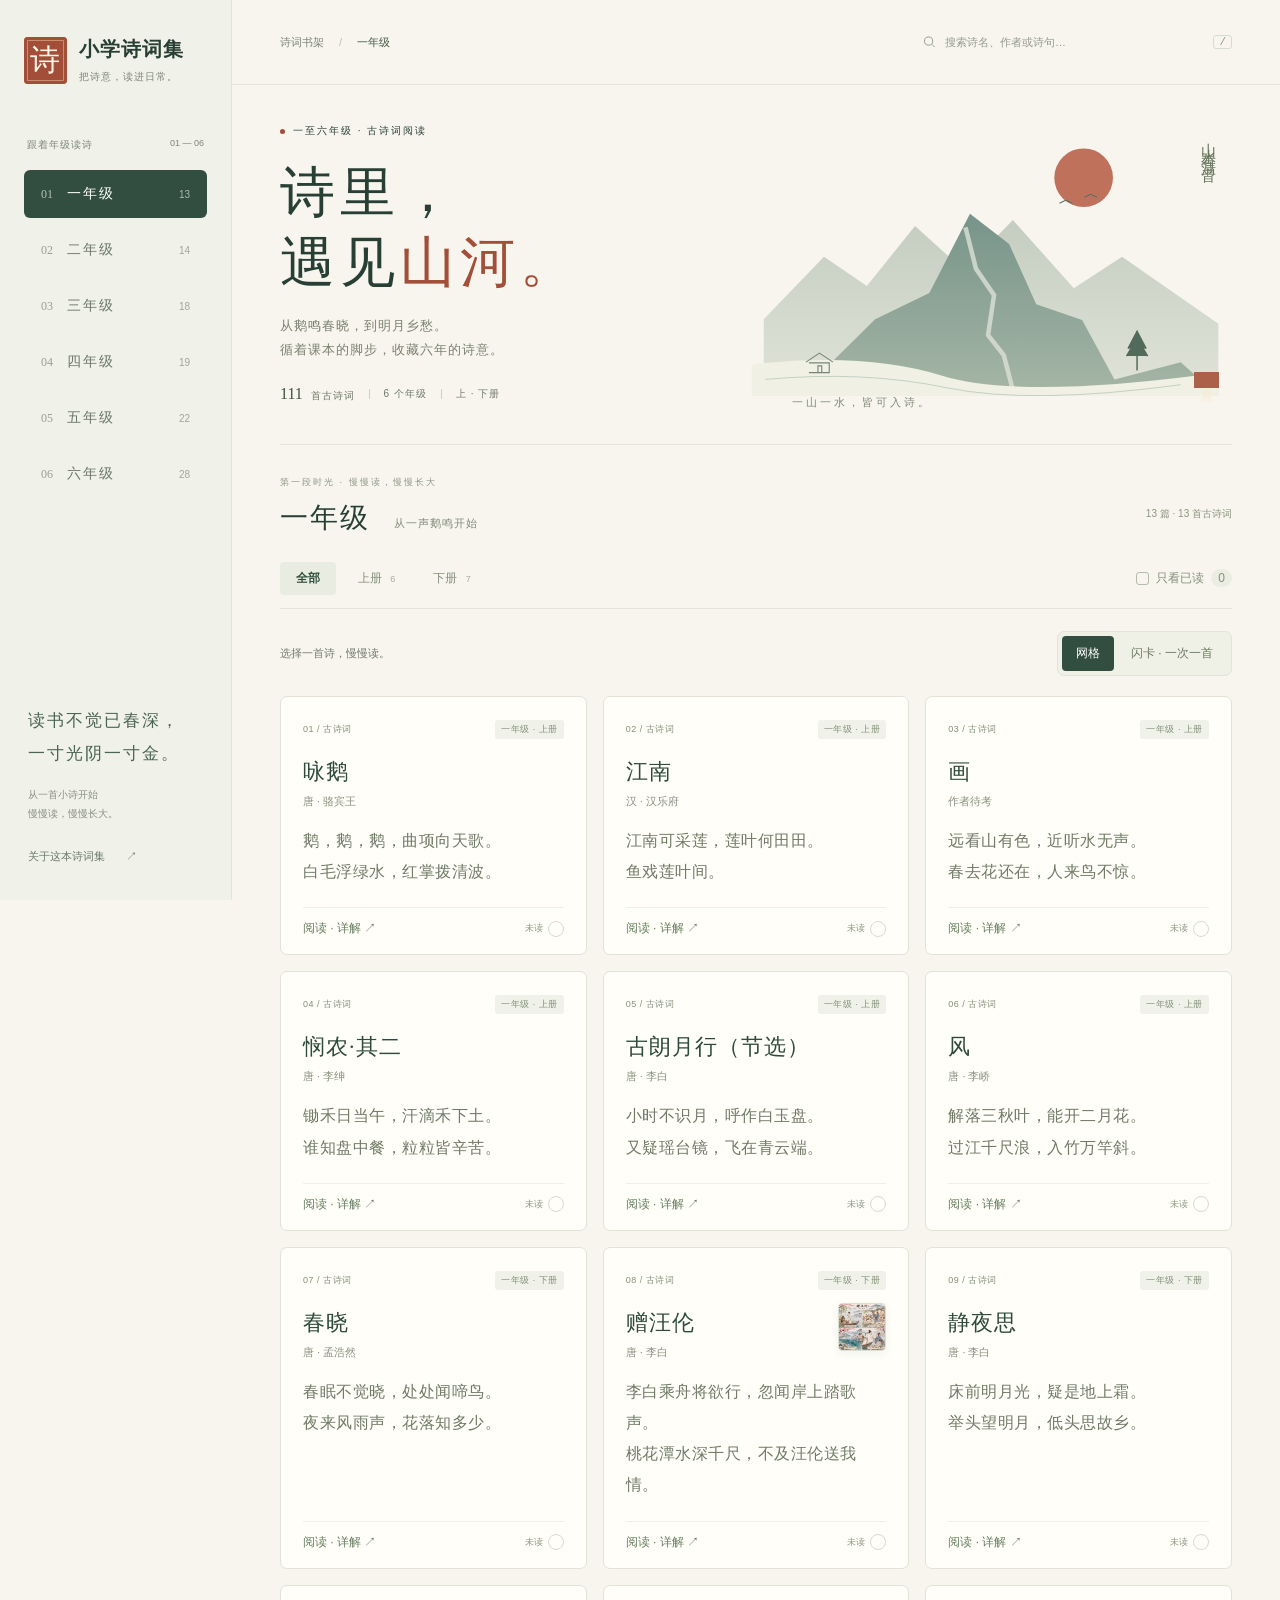
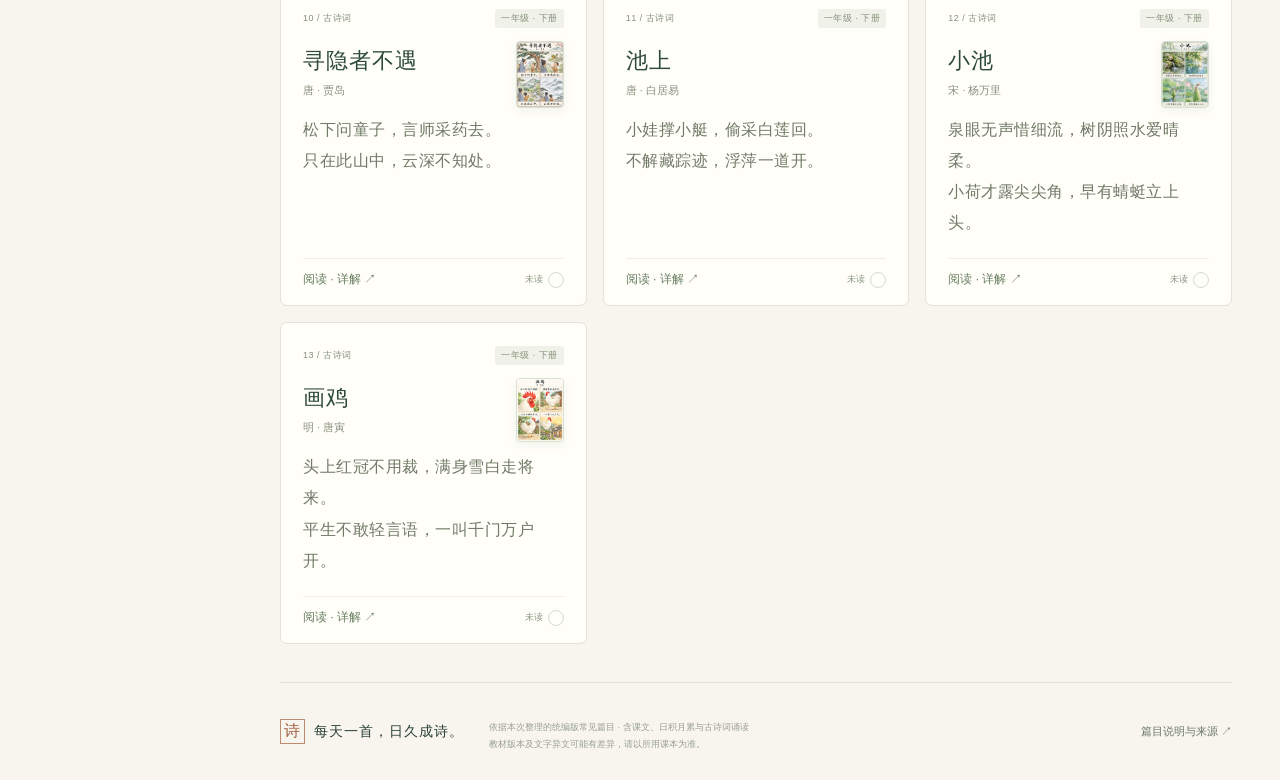
==== index.html @ 2b1ce412 "Add illustration for 赠汪伦" ====
<!doctype html>
<html lang="zh-CN">
<head>
<meta charset="utf-8"><meta name="viewport" content="width=device-width,initial-scale=1">
<meta name="theme-color" content="#f6f4ec"><meta name="description" content="小学一年级至六年级古诗词阅读集，按年级与上下册分类，支持搜索、全文阅读、逐字逐句讲解和背诵练习。">
<title>小学诗词集 · 一至六年级</title>
<link rel="stylesheet" href="style.css?v=poem-images-1">
</head>
<body>
<a class="skip-link" href="#collection">跳到诗词目录</a>
<aside class="sidebar">
 <a class="brand" href="#grade-1" aria-label="小学诗词集首页"><span class="seal">诗</span><span>小学诗词集<small>把诗意，读进日常。</small></span></a>
 <div class="nav-label">跟着年级读诗 <span>01 — 06</span></div>
 <nav id="grade-nav" aria-label="选择年级"></nav>
 <div class="side-bottom"><div class="side-verse">读书不觉已春深，<br>一寸光阴一寸金。</div><p>从一首小诗开始<br>慢慢读，慢慢长大。</p><button id="about-button" class="text-button">关于这本诗词集 <span>↗</span></button></div>
</aside>
<div class="page">
 <header class="topbar"><span class="breadcrumb">诗词书架 <span>/</span> <b id="crumb-grade">一年级</b></span><div class="search-wrap"><svg width="18" height="18" viewBox="0 0 24 24" fill="none" aria-hidden="true"><circle cx="10.5" cy="10.5" r="6.5" stroke="currentColor" stroke-width="1.5"/><path d="m16 16 4 4" stroke="currentColor" stroke-width="1.5"/></svg><input id="search" type="search" placeholder="搜索诗名、作者或诗句…" aria-label="搜索所有年级的诗名、作者或诗句"><kbd>/</kbd></div></header>
 <main>
  <section class="hero" aria-labelledby="hero-title"><div class="hero-copy"><div class="eyebrow"><span></span> 一至六年级 · 古诗词阅读</div><h1 id="hero-title">诗里，<br>遇见<span>山河。</span></h1><p>从鹅鸣春晓，到明月乡愁。<br>循着课本的脚步，收藏六年的诗意。</p><div class="hero-meta"><span><b id="classic-count">111</b> 首古诗词</span><i></i><span>6 个年级</span><i></i><span>上 · 下册</span></div></div>
  <div class="landscape" aria-hidden="true"><span class="vertical-title">山水有清音</span><svg viewBox="0 0 620 380" role="presentation"><defs><linearGradient id="hill" x1="0" y1="0" x2="0" y2="1"><stop stop-color="#77948a"/><stop offset="1" stop-color="#a6b6a5"/></linearGradient><linearGradient id="far" x1="0" y1="0" x2="0" y2="1"><stop stop-color="#c4cdc0"/><stop offset="1" stop-color="#e1e4d8"/></linearGradient></defs><circle cx="441" cy="90" r="39" fill="#b65b43" opacity=".85"/><path d="M16 278 96 195 153 234 217 154 282 213 347 146 428 237 492 195 620 284V380H16Z" fill="url(#far)"/><path d="m91 350 73-72 72-35 54-105 52 40 36 80 61 21 43 79 88-23 50 45H91Z" fill="url(#hill)"/><path d="m284 156 14 55 24 35-8 53 21 27 14 54" stroke="#dce2d6" stroke-width="6" fill="none" opacity=".8"/><path d="M0 338q150-17 253 15t367-4v31H0Z" fill="#f1f0e5"/><path d="M18 358q130-12 241 11t311-4" stroke="#b5c5b9" fill="none"/><path d="m409 124 8-4 9 4m16-8 8-4 9 4" fill="none" stroke="#596f64" stroke-width="1.5"/><path d="M512 308v38m-12-29 12-23 12 23m-26 10 14-24 14 24" stroke="#526b5b" fill="#526b5b" stroke-width="2"/><path d="m72 335 18-12 18 12m-32 1h27v13H76m12 0v-9h5v9" stroke="#768578" fill="none" stroke-width="1.5"/></svg><div class="landscape-caption">一山一水，皆可入诗。</div><span class="small-seal">诗意</span></div></section>
  <section id="collection" class="collection" aria-labelledby="collection-title">
   <div class="section-heading"><div><div class="eyebrow muted" id="section-kicker">第一册时光 · 从这里开始</div><h2 id="collection-title">一年级 <span id="grade-subtitle">从一声鹅鸣开始</span></h2></div><span class="collection-count" id="collection-count" aria-live="polite"></span></div>
   <div class="toolbar"><div class="term-tabs" role="group" aria-label="选择学期"><button data-term="all" aria-pressed="true" class="active">全部</button><button data-term="上" aria-pressed="false">上册 <span id="up-count"></span></button><button data-term="下" aria-pressed="false">下册 <span id="down-count"></span></button></div><button id="learned-filter" class="learned-filter" aria-pressed="false"><span class="check-outline">✓</span> 只看已读 <span id="learned-count">0</span></button></div>
   <div id="results-note" class="results-note" hidden></div>
   <div class="view-toolbar"><p id="view-hint">选择一首诗，慢慢读。</p><div class="view-switch" role="group" aria-label="阅读视图"><button data-view="grid" aria-pressed="true" aria-controls="poem-grid">网格</button><button data-view="flashcards" aria-pressed="false" aria-controls="flashcards">闪卡 · 一次一首</button></div></div>
   <div id="poem-grid" class="poem-grid"></div>
   <section id="flashcards" class="flashcards" aria-label="诗词闪卡" hidden>
    <div class="flashcard-progress"><span>一首一首，读进心里。</span><span id="flashcard-position" role="status" aria-live="polite" aria-atomic="true"></span></div>
    <article class="flashcard" aria-labelledby="flashcard-title">
     <div class="flashcard-meta"><span id="flashcard-location"></span><span id="flashcard-tag"></span></div>
     <div class="flashcard-content"><div class="flashcard-text"><span class="flashcard-seal" aria-hidden="true">诗</span><h3 id="flashcard-title"></h3><p id="flashcard-author"></p><p id="flashcard-prompt">还记得这首诗吗？想一想，再翻开。</p><div id="flashcard-answer" class="flashcard-answer" hidden><div id="flashcard-lines" class="reader-body"></div><p id="flashcard-note"></p></div></div><div id="flashcard-image" hidden></div></div>
     <div class="flashcard-actions"><button id="flip-card" class="primary-button" aria-expanded="false" aria-controls="flashcard-answer">翻开 · 看诗句</button><button id="flashcard-read" class="secondary-button" aria-pressed="false">标为已读 ✓</button></div>
    </article>
    <div class="flashcard-navigation"><button id="prev-card" class="secondary-button">← 上一首</button><span>可用 ← → 切换</span><button id="next-card" class="secondary-button">下一首 →</button></div><div id="flashcard-study" hidden></div>
   </section>
   <div id="empty" class="empty" hidden><span>寻</span><h3>这里暂时没有诗词</h3><p id="empty-message">换个关键词，再找找看。</p><button id="reset-filters" class="primary-button">查看本年级全部篇目</button></div>
  </section>
  <footer><div><span class="footer-seal">诗</span> 每天一首，日久成诗。</div><p>依据本次整理的统编版常见篇目 · 含课文、日积月累与古诗词诵读<br>教材版本及文字异文可能有差异，请以所用课本为准。</p><button id="footer-about" class="text-button">篇目说明与来源 ↗</button></footer>
 </main>
</div>
<dialog id="reader" aria-labelledby="reader-title"><div class="dialog-bar"><span id="reader-location"></span><button class="icon-button" id="close-reader" aria-label="关闭阅读">×</button></div><div class="reader-content"><div class="reader-text"><div id="reader-tag" class="reader-tag"></div><h2 id="reader-title"></h2><p id="reader-author"></p><div id="reader-body" class="reader-body"></div><p id="reader-note" class="reader-note"></p></div><div id="reader-image" hidden></div></div><div class="reader-tools"><button id="recite-button" class="secondary-button">背诵模式</button><button id="read-button" class="primary-button">标为已读 ✓</button></div><div class="reader-navigation"><button id="prev-poem">← 上一首</button><span id="reader-index"></span><button id="next-poem">下一首 →</button></div><div id="reader-study" class="reader-study-panel"></div></dialog>
<dialog id="about" aria-labelledby="about-title"><div class="dialog-bar"><span>编者小记</span><button class="icon-button" id="close-about" aria-label="关闭说明">×</button></div><div class="about-content"><span class="seal">诗</span><h2 id="about-title">给六年的时光，<br>留一本诗词集。</h2><p>本网页将本次整理的小学一年级至六年级篇目，按年级和上下册归类，包含课文、“日积月累”及“古诗词诵读”中的古诗词。</p><p><strong id="about-count"></strong>三首现代人创作的传统形式诗词作为补充篇目列入，保留标题与作者信息。</p><p>这是一份学习参考目录。教材修订会调整篇目和年级；诗文存在异文，背诵、默写请以学生手中的课本为准。《画》的作者有不同说法，本页不作确定归属。</p><p>点击卡片可阅读正文与“逐字逐句详解”，包括题意、每句白话、字词注释及全诗赏析。闪卡翻开后也可查看。“背诵模式”会隐藏诗句，点击单行可揭示或重新隐藏。背诵时会暂时隐藏讲解；讲解可全部展开或收起。已读记录保存在当前浏览器中。</p><div class="source-links"><b>参考来源</b><a href="https://www.pep.com.cn/xw/zt/cp/zxxbbgsc/xxsgsc112/202204/t20220406_1976041.html" target="_blank" rel="noopener">人民教育出版社 · 小学生必备古诗词112首 ↗</a><a href="https://www.gushiwen.org/gushi/xiaoxue.aspx" target="_blank" rel="noopener">古文岛 · 小学古诗文目录 ↗</a></div></div></dialog>
<div id="toast" role="status" class="toast"></div>
<script src="poems.js?v=poem-images-4"></script><script src="study-data.js?v=study-1"></script><script src="app.js?v=poem-images-1"></script>
</body></html>
---- style.css ----
:root{--paper:#f7f5ee;--ink:#283f35;--muted:#727a6c;--line:#e2e4d9;--green:#314e40;--red:#a34e38;--serif:"Songti SC","Noto Serif CJK SC","STSong","SimSun",serif;--sans:-apple-system,BlinkMacSystemFont,"PingFang SC","Microsoft YaHei",sans-serif}*{box-sizing:border-box}body{margin:0;background:var(--paper);color:var(--ink);font-family:var(--sans);font-size:14px}button,input{font:inherit}button,a,input{-webkit-tap-highlight-color:transparent}button{cursor:pointer}button{color:inherit}a{color:inherit}button:focus-visible,a:focus-visible,input:focus-visible{outline:3px solid #b46846;outline-offset:4px}button{border:0}button:disabled{opacity:.35;cursor:default}.skip-link{position:fixed;left:15px;top:-90px;background:white;padding:15px;z-index:20}.skip-link:focus{top:15px}.sidebar{position:fixed;left:0;top:0;bottom:0;width:232px;border-right:1px solid var(--line);padding:36px 24px;background:#f0f1e8;display:flex;flex-direction:column;z-index:5}.brand{display:flex;gap:12px;align-items:center;text-decoration:none;font-size:20px;font-family:var(--serif);font-weight:600;letter-spacing:1px}.seal{display:inline-flex;align-items:center;justify-content:center;background:var(--red);color:#fff6e8;width:43px;height:47px;border-radius:4px;font-family:var(--serif);font-size:30px;font-weight:400;box-shadow:inset 0 0 0 3px #a34e38,inset 0 0 0 4px #f1d7b577;flex-shrink:0}.brand small{display:block;font:10px var(--sans);letter-spacing:1px;color:#7e8577;margin-top:7px}.nav-label{font-size:10px;letter-spacing:1px;color:#7f8778;margin:54px 3px 18px;display:flex;justify-content:space-between}.nav-label span{letter-spacing:0;font-size:9px}#grade-nav{display:flex;flex-direction:column;gap:8px}.grade-link{display:flex;gap:14px;padding:15px 17px;align-items:center;text-decoration:none;border-radius:6px;color:#6c7667;transition:background .15s}.grade-link:hover{background:#e6eadf}.grade-link.active{background:var(--green);color:#fff}.grade-number{font-size:12px;opacity:.65;font-family:Georgia,serif}.grade-label{letter-spacing:2px;font-size:14px}.grade-link .grade-total{margin-left:auto;font-size:10px;opacity:.6}.side-bottom{margin-top:auto;padding:30px 4px 0}.side-verse{font:17px/1.9 var(--serif);letter-spacing:2px;color:#4c6553}.side-bottom p{font-size:10px;color:#8a9082;line-height:1.9;margin:15px 0 24px}.text-button{background:none;padding:0;font-size:11px;color:#6b7869}.text-button span{margin-left:18px}.page{margin-left:232px}.topbar{height:85px;border-bottom:1px solid var(--line);display:flex;align-items:center;justify-content:space-between;padding:0 48px;gap:24px}.breadcrumb{font-size:11px;color:#7c8576;white-space:nowrap}.breadcrumb span{margin:0 12px;color:#bac0b2}.breadcrumb b{font-weight:500;color:#435942}.search-wrap{width:310px;display:flex;align-items:center;color:#929a8b;gap:8px}.search-wrap input{width:100%;min-width:0;background:transparent;border:none;padding:8px 0;font-size:11px;color:var(--ink)}.search-wrap input::placeholder{color:#949b8e}.search-wrap input:focus{outline:none}.search-wrap:focus-within{box-shadow:0 1px var(--green)}kbd{font-size:11px;border:1px solid #d7ddce;border-radius:3px;padding:0 5px}main{max-width:1470px;margin:auto;padding:0 48px}.hero{display:flex;position:relative;min-height:360px;padding:39px 0 34px;border-bottom:1px solid var(--line);gap:20px;overflow:hidden}.hero-copy{width:49%;z-index:1;flex-shrink:0}.eyebrow{font-size:10px;letter-spacing:2px;font-weight:500;display:flex;align-items:center;gap:8px}.eyebrow>span{height:5px;width:5px;border-radius:100%;background:var(--red)}h1{font-family:var(--serif);font-size:55px;line-height:1.28;letter-spacing:5px;font-weight:500;margin:20px 0 15px}h1 span{color:var(--red)}.hero-copy p{font-size:12px;color:#79816f;line-height:1.9;letter-spacing:1px;margin:0 0 22px}.hero-meta{display:flex;align-items:center;gap:14px;color:#6e7967;font-size:10px;letter-spacing:1px}.hero-meta b{font-size:16px;font-family:Georgia,serif;font-weight:400;letter-spacing:0;margin-right:4px;color:#37543c}.hero-meta i{height:10px;width:1px;background:#cbd2c0}.landscape{width:54%;position:relative;align-self:stretch;margin-left:-3%;min-width:0}.landscape svg{position:absolute;bottom:14px;left:-35px;width:calc(100% + 70px);height:100%;object-fit:contain}.vertical-title{position:absolute;z-index:1;right:14px;top:7px;writing-mode:vertical-rl;font:15px var(--serif);letter-spacing:6px;color:#66765e}.landscape-caption{position:absolute;bottom:0;left:11%;font:11px var(--serif);letter-spacing:3px;color:#7f8b75}.small-seal{position:absolute;bottom:22px;right:13px;writing-mode:vertical-rl;font:12px var(--serif);background:#ac604a;color:#f8ead4;padding:6px 4px;letter-spacing:2px}.collection{padding-top:31px;scroll-margin-top:25px}.section-heading{display:flex;justify-content:space-between;align-items:center;gap:15px}.eyebrow.muted{color:#909886;font-size:9px;letter-spacing:2px}h2{font:500 28px var(--serif);letter-spacing:2px;margin:10px 0 0}h2 span{font:11px var(--sans);letter-spacing:1px;color:#808a77;margin-left:15px}.collection-count{font-size:10px;color:#8c9581;padding-top:14px;white-space:nowrap}.toolbar{display:flex;align-items:center;justify-content:space-between;border-bottom:1px solid var(--line);margin:24px 0 22px;padding-bottom:13px;gap:10px}.term-tabs{display:flex;gap:6px}.term-tabs button{padding:8px 16px;background:transparent;color:#87917c;font-size:11px;border-radius:4px}.term-tabs button.active{background:#e9ede1;color:#34513e;font-weight:600}.term-tabs span{margin-left:5px;font-weight:400;font-size:9px;opacity:.7}.learned-filter{background:none;color:#859078;display:flex;align-items:center;gap:7px;font-size:10px;padding:8px 0}.learned-filter[aria-pressed=true]{color:#294e34}.learned-filter>span:last-child{background:#e9ede2;border-radius:10px;padding:2px 7px}.check-outline{border:1px solid #b2bdab;border-radius:3px;line-height:11px;width:13px;font-size:9px;color:transparent}.learned-filter[aria-pressed=true] .check-outline{color:white;background:#3a6044}.poem-grid{display:grid;grid-template-columns:repeat(3,minmax(0,1fr));gap:16px}.poem-card{background:#fffef9;border:1px solid #e0e3d6;border-radius:7px;padding:23px 22px 17px;position:relative;min-height:224px;display:flex;flex-direction:column;transition:border-color .2s,box-shadow .2s,transform .2s;cursor:pointer}.poem-card:hover{border-color:#a4b69c;box-shadow:0 6px 20px #314e4008;transform:translateY(-2px)}.card-top{display:flex;align-items:center;justify-content:space-between;color:#839079;gap:8px;font-size:9px;letter-spacing:.5px}.term-tag{background:#f0f2e9;padding:3px 6px;border-radius:3px}.poem-card h3{font:500 22px/1.5 var(--serif);letter-spacing:1px;margin:16px 0 6px;color:#2e4b39;overflow-wrap:anywhere}.poem-card h3.long-title{font-size:18px}.author{color:#89917f;font-size:10px;margin:0 0 16px}.verse-preview{font:14px/1.95 var(--serif);letter-spacing:.5px;color:#707a66;margin:0 0 20px;flex:1}.verse-preview span{display:block}.modern-preview{font:12px/1.9 var(--sans);color:#8b917f}.card-bottom{padding-top:12px;border-top:1px solid #eef0e6;display:flex;align-items:center;justify-content:space-between;color:#899680;font-size:9px}.card-open{background:none;color:#657d5e;padding:0;font-size:10px}.read-check{border:1px solid #d4ddcb;border-radius:50%;width:16px;height:16px;display:inline-flex;align-items:center;justify-content:center;font-size:10px;color:transparent;margin-left:5px}.poem-card.is-read .read-check{background:#456549;border-color:#456549;color:#fff}.read-state{display:flex;align-items:center}.results-note{font-size:11px;color:#6f7d65;margin:0 0 20px}.empty{text-align:center;padding:60px 20px;background:#f1f2e9;border-radius:8px}.empty>span{font:40px var(--serif);color:#9fae94}.empty h3{font-weight:500}.empty p{color:#89917e}.empty .primary-button{margin-top:10px}footer{padding:36px 0 27px;margin-top:38px;border-top:1px solid var(--line);display:flex;align-items:flex-start;gap:25px;flex-wrap:wrap}footer>div{font:14px var(--serif);letter-spacing:1px;display:flex;align-items:center;gap:9px}.footer-seal{font-size:16px;color:#a36145;border:1px solid #bd8b70;padding:1px 3px}footer p{font-size:9px;line-height:1.9;color:#98a08e;margin:0;flex:1;min-width:220px}footer button{margin-top:5px}dialog{border:1px solid #d8decf;background:#f9f8f0;border-radius:12px;color:var(--ink);padding:0;width:min(670px,calc(100% - 32px));max-height:90dvh;box-shadow:0 24px 100px #192e3c33}dialog::backdrop{background:#1f352f88;backdrop-filter:blur(4px)}.dialog-bar{display:flex;justify-content:space-between;align-items:center;padding:16px 23px;border-bottom:1px solid var(--line);font-size:11px;color:#849078;position:sticky;top:0;background:#f9f8f0;z-index:1}.icon-button{border:1px solid #dbe1d1;border-radius:50%;width:30px;height:30px;background:transparent;font-size:23px;line-height:1}.reader-content{text-align:center;padding:28px 25px 18px}.reader-tag{color:#9e6849;font-size:10px;letter-spacing:3px}.reader-content h2{font-size:29px;line-height:1.6;margin-top:12px}.reader-text>p{color:#8a937f;font-size:12px;margin:10px 0 28px}.reader-body{font:22px/2.2 var(--serif);letter-spacing:1.5px;overflow-wrap:anywhere}.poem-line{display:block;min-height:48px;margin:0}.poem-line.recall{cursor:pointer;border-radius:4px;background:#edf0e5;width:100%;padding:6px 3px;font:inherit;color:inherit;line-height:1.8;margin:5px 0}.poem-line.masked{color:#8b987d;font-size:16px;letter-spacing:5px}.reader-text>.reader-note{font:10px/1.9 var(--sans);color:#8b9581;text-align:center;margin:21px 0 5px}.reader-tools{display:flex;justify-content:center;gap:10px;padding:15px 20px 28px}.primary-button,.secondary-button{border-radius:5px;padding:11px 19px;font-size:12px}.primary-button{background:var(--green);color:#fff}.secondary-button{border:1px solid #becbb4;background:transparent;color:#4f6b44}.reader-navigation{display:flex;align-items:center;justify-content:space-between;padding:17px 23px;border-top:1px solid var(--line);font-size:10px;color:#839076}.reader-navigation button{background:none;color:#4e6846;padding:8px}.about-content{padding:30px 36px}.about-content h2{line-height:1.7;font-size:28px}.about-content p{font-size:13px;line-height:1.9;color:#6b7862}.source-links{border-top:1px solid var(--line);margin-top:23px;padding-top:18px;font-size:11px}.source-links b{font-weight:500}.source-links a{display:block;margin-top:12px;line-height:1.7;color:#54764b;text-underline-offset:4px}.toast{position:fixed;bottom:24px;left:50%;transform:translate(-50%,20px);background:#294b39;color:#fff;padding:11px 20px;border-radius:6px;font-size:12px;opacity:0;pointer-events:none;transition:.2s;z-index:20}.toast.visible{opacity:1;transform:translate(-50%,0)}[hidden]{display:none!important}
@media(min-width:1500px){.hero{min-height:400px}h1{font-size:66px}.hero-copy p{font-size:14px}.poem-card{min-height:245px}.poem-card h3{font-size:25px}.verse-preview{font-size:16px}}
@media(max-width:1150px){.sidebar{width:205px;padding:30px 18px}.brand{font-size:17px;gap:9px}.brand small{font-size:9px}.page{margin-left:205px}.topbar{padding:0 32px}main{padding:0 32px}.poem-grid{grid-template-columns:repeat(2,minmax(0,1fr))}.hero{min-height:340px}h1{font-size:49px}.hero-meta{gap:9px;font-size:9px}.hero-meta b{font-size:14px}.landscape svg{left:-50px;width:calc(100% + 90px)}.side-verse{font-size:15px}}
@media(max-width:760px){.sidebar{position:sticky;top:0;width:100%;height:auto;padding:13px 20px 0;border-right:none;border-bottom:1px solid var(--line);background:#f0f1e8f7;backdrop-filter:blur(10px)}.brand{font-size:18px;gap:9px}.brand .seal{width:32px;height:35px;font-size:24px}.brand small{display:none}.nav-label,.side-bottom{display:none}#grade-nav{flex-direction:row;margin-top:12px;gap:4px;justify-content:space-between;overflow-x:auto;padding-bottom:9px}.grade-link{padding:9px 8px;gap:0;border-radius:4px;flex-shrink:0;justify-content:center;flex:1}.grade-number,.grade-total{display:none}.grade-label{font-size:12px;letter-spacing:0}.page{margin:0}.topbar{padding:0 22px;height:61px;gap:12px}.breadcrumb{font-size:10px}.breadcrumb span{margin:0 6px}.search-wrap{width:230px;max-width:65%}.search-wrap input{font-size:11px}.search-wrap kbd{display:none}main{padding:0 22px}.hero{min-height:300px;padding:28px 0;gap:0}.hero-copy{width:64%}.hero .eyebrow{font-size:8px;letter-spacing:1px}h1{font-size:43px;letter-spacing:3px;margin:18px 0 14px}.hero-copy p{font-size:10px;letter-spacing:.5px}.hero-meta{font-size:8px;gap:9px;white-space:nowrap}.hero-meta b{font-size:13px}.landscape{width:52%;margin-left:-16%;opacity:.85}.landscape svg{left:-32px;width:calc(100% + 92px);bottom:-3px;height:88%}.vertical-title{font-size:11px;letter-spacing:4px;right:0;top:18px}.landscape-caption{display:none}.small-seal{bottom:30px;right:0;font-size:9px}.collection{padding-top:25px;scroll-margin-top:110px}.section-heading h2{font-size:25px}.section-heading h2 span{display:block;margin:9px 0 0;font-size:10px}.eyebrow.muted{font-size:8px}.collection-count{font-size:9px}.toolbar{margin-top:20px}.term-tabs button{padding:8px 13px;font-size:10px}.learned-filter{font-size:9px;gap:5px}.poem-grid{gap:11px}.poem-card{padding:16px 14px 12px;min-height:213px}.poem-card h3{font-size:20px;margin:13px 0 7px}.poem-card h3.long-title{font-size:16px}.verse-preview{font-size:13px;letter-spacing:0;line-height:2}.verse-preview span{overflow-wrap:anywhere}.author{font-size:9px;margin-bottom:12px}.card-top{font-size:8px;letter-spacing:0}.card-bottom,.card-open{font-size:9px}.read-state .read-word{display:none}footer{gap:16px;padding:25px 0}footer>div{font-size:13px}footer p{width:100%;flex-basis:100%;font-size:9px}footer button{margin:0}.reader-body{font-size:19px;letter-spacing:.5px}.reader-content{padding:25px 16px 15px}.reader-content h2{font-size:25px;letter-spacing:1px}.reader-text>.reader-note{font-size:10px}.reader-tools{padding-bottom:20px}.about-content{padding:25px}.toast{white-space:nowrap}}
@media(max-width:370px){main{padding:0 16px}.topbar{padding:0 16px}.hero-meta{gap:6px}.hero-meta i{display:none}.poem-grid{grid-template-columns:1fr}.grade-link{padding:9px 5px}.poem-card{min-height:205px}.verse-preview{font-size:16px}.hero h1{font-size:39px}.hero-copy{width:70%}.landscape{margin-left:-22%}.learned-filter>span:last-child{display:none}}@media(prefers-reduced-motion:reduce){*{transition:none!important;scroll-behavior:auto!important}}
.title-open{font:inherit;color:inherit;text-align:left;background:none;padding:0;letter-spacing:inherit;line-height:inherit}.read-state{padding:0;background:none;color:inherit;font:inherit}
.view-toolbar{display:flex;align-items:center;justify-content:space-between;gap:16px;margin:0 0 20px}.view-toolbar>p{margin:0;color:var(--muted);font-size:11px;line-height:1.7}.view-switch{display:flex;gap:3px;padding:4px;border:1px solid var(--line);border-radius:7px;flex-shrink:0;background:#eff1e7}.view-switch button{padding:9px 14px;border-radius:4px;background:transparent;font-size:12px;color:#6b7862}.view-switch button[aria-pressed=true]{background:var(--green);color:#fff}.flashcards{max-width:750px;margin:0 auto}.flashcard-progress{display:flex;justify-content:space-between;gap:12px;margin:4px 0 13px;font-size:11px;color:var(--muted)}#flashcard-position{color:var(--green);font-variant-numeric:tabular-nums}.flashcard{border:1px solid #d7dfce;border-radius:12px;background:#fffef9;box-shadow:0 10px 35px #314e4007;padding:24px 32px}.flashcard-meta{display:flex;justify-content:space-between;gap:12px;font-size:11px;color:#79886d}.flashcard-content{text-align:center;padding:30px 0 20px;min-height:280px}.flashcard-seal{display:inline-block;border:1px solid #bd8b70;border-radius:3px;padding:2px 6px;color:var(--red);font:20px var(--serif)}.flashcard h3{font:500 32px/1.6 var(--serif);letter-spacing:2px;margin:18px 0 8px;overflow-wrap:anywhere}#flashcard-author{font-size:12px;color:#849078;margin:0 0 28px}#flashcard-prompt{font:16px/1.9 var(--serif);color:#7f8b75;margin:35px 0 20px}.flashcard-answer{padding:0 0 4px}#flashcard-note{font-size:11px;color:#8b9581;line-height:1.9;margin:22px 0 0}.flashcard-actions{display:flex;justify-content:center;flex-wrap:wrap;gap:10px;padding-top:20px;border-top:1px solid #eef0e6}.flashcard-actions button{min-height:44px}.flashcard-navigation{display:flex;justify-content:space-between;align-items:center;gap:12px;margin-top:18px}.flashcard-navigation>span{font-size:10px;color:#8b9581}.flashcard-navigation button{min-height:44px}.flashcard-navigation button:disabled{opacity:.45}
@media(max-width:760px){.view-toolbar{align-items:flex-start;flex-direction:column;gap:10px}.view-switch{width:100%}.view-switch button{flex:1;min-height:40px}.flashcard{padding:18px 18px 20px}.flashcard-content{padding-top:24px;min-height:270px}.flashcard h3{font-size:27px;letter-spacing:1px}.flashcard-meta,.flashcard-progress{font-size:10px}.flashcard .reader-body{font-size:20px;letter-spacing:0}#flashcard-prompt{font-size:15px}.flashcard-navigation>span{display:none}.flashcard-navigation button{padding:11px 16px}.flashcard-actions button{padding:11px 13px}.flashcard-actions{gap:8px}}
@media(min-width:761px){.verse-preview{font-size:16px}.author{font-size:11px}.term-tabs button,.learned-filter,.card-open{font-size:12px}.hero-copy p{font-size:13px}}@media(max-width:760px){.search-wrap input{font-size:16px}.hero-copy p{font-size:12px}.verse-preview{font-size:14px}.term-tabs button,.learned-filter{font-size:11px}}
/* Poem-by-poem learning notes shared by the reader and flashcards. */
.poem-study{margin:28px 0 0;border:1px solid #d9e0d1;border-radius:9px;background:#f2f4eb;text-align:left;font-family:var(--sans);letter-spacing:0;color:var(--ink);font-size:14px;line-height:1.85;overflow-wrap:anywhere}.poem-study>summary{cursor:pointer;padding:15px 18px;font-size:15px;font-weight:600;list-style-position:inside}.poem-study>summary small{display:block;font-size:11px;color:var(--muted);font-weight:400;margin-left:17px}.poem-study[open]>summary{border-bottom:1px solid #d9e0d1}.poem-study summary:focus-visible{outline:3px solid #b46846;outline-offset:2px;border-radius:4px}.study-content{padding:18px}.study-content h4{font:600 15px/1.7 var(--sans);margin:0 0 8px;color:#36513e}.study-content p{margin:0 0 12px}.study-intro{padding:0 0 17px;border-bottom:1px solid var(--line);margin-bottom:20px}.study-intro>p,.study-theme>p{font-size:14px;color:#57654f}.study-heading{display:flex;align-items:center;justify-content:space-between;gap:10px;flex-wrap:wrap}.study-heading h4{margin:0}.study-heading>div{display:flex;gap:10px}.study-heading button{background:transparent;padding:6px 2px;font-size:11px;color:#657b57;text-decoration:underline;text-underline-offset:4px}.study-content .study-help{font-size:11px;color:#7c8970;margin:6px 0 15px}.study-group{background:#fffef9;border:1px solid #dde3d5;border-radius:6px;margin:0 0 13px}.study-group>summary{cursor:pointer;padding:12px 14px;font:500 16px/1.9 var(--serif);color:#334f3c;list-style-position:inside}.study-group>div{padding:0 14px 13px}.study-sentence{padding:14px 0;border-top:1px solid #ecf0e4}.study-sentence h5{font:500 10px/1.6 var(--sans);color:#9b6b4d;letter-spacing:1px;margin:0 0 9px}.study-content .study-original{font:500 20px/1.9 var(--serif);color:#304d39;margin:0 0 9px}.study-token{text-decoration:underline;text-decoration-color:#c9d3be;text-decoration-style:dotted;text-underline-offset:5px}.study-translation{font-size:14px;color:#52624a}.study-translation>b,.study-reading>b{display:block;font-size:10px;font-weight:500;color:#8b795c;margin-bottom:3px}.study-words{margin:12px 0 0;font-size:13px;line-height:1.8}.study-words>div{display:grid;grid-template-columns:minmax(52px,22%) 1fr;gap:12px;padding:7px 0;border-top:1px dashed #e5e9dd}.study-words dt{font-weight:600;color:#506745}.study-words dd{margin:0;color:#707d64}.study-content .study-reading{padding:11px 13px;margin:0;border-radius:5px;background:#f0f3e7;color:#677657;font-size:12px}.study-theme{padding:16px 0 0}.study-glossary{border-top:1px solid var(--line);margin-top:18px;padding-top:10px}.study-glossary>summary{cursor:pointer;color:#617552;font-size:12px;padding:8px 0}.study-reference{font-size:10px;color:#89957c;line-height:1.9;border-top:1px solid var(--line);padding-top:13px;margin-top:14px!important}.study-reference a{display:block;color:#617c50;text-underline-offset:3px;margin-top:6px}.study-message{font-size:13px;color:#7b866f;margin-top:20px}.flashcard .poem-study{margin-top:25px}.flashcard .study-original{font-size:20px}.reader-content:has(.poem-study){padding-bottom:8px}
@media(max-width:760px){.poem-study>summary{padding:14px;font-size:14px}.study-content{padding:14px 10px}.study-group>summary{padding:11px 12px;font-size:16px}.study-group>div{padding:0 12px 12px}.study-content .study-original,.flashcard .study-original{font-size:19px}.study-words>div{grid-template-columns:minmax(50px,25%) 1fr;gap:10px}.study-words{font-size:13px}.study-heading button{min-height:38px}.study-reference{font-size:11px}}
.reader-study-panel{padding:0 23px 24px}.reader-study-panel .poem-study{margin-top:18px}.flashcards>.poem-study{margin-top:24px}
@media(max-width:760px){.reader-study-panel{padding:0 14px 18px}}

/* Optional artwork: text-only poems keep the same card and reading layout. */
.card-reading{position:relative;flex:1;min-width:0}
.card-copy{min-width:0}
.card-copy:has(+.card-art) h3,.card-copy:has(+.card-art) .author{padding-right:66px}
.card-art{position:absolute;top:13px;right:0;width:48px}
.card-art img{display:block;width:100%;height:auto;border:1px solid #d9e0d1;border-radius:4px;box-shadow:0 3px 10px #314e4010}
.card-art span{display:none}
.reader-text,.flashcard-text,#reader-image,#flashcard-image{min-width:0}
.poem-art{margin:0 auto;width:100%;max-width:440px;text-align:center}
.poem-art a{display:block;border:1px solid #d4ddcb;border-radius:7px;padding:6px;background:#fffef9;box-shadow:0 5px 20px #314e4008;transition:border-color .2s}
.poem-art a:hover{border-color:#8fa183}
.poem-art img{display:block;width:100%;height:auto;border-radius:3px}
.poem-art figcaption{font:12px/1.8 var(--serif);color:#617552;letter-spacing:1px;margin-top:10px}
.poem-art figcaption span{font:10px var(--sans);color:#8b9581;letter-spacing:0}
#reader.has-image{width:min(1040px,calc(100% - 32px))}
#reader-image{margin-top:24px}
#flashcard-image{margin-top:28px}
.flashcards:has(.flashcard-content.has-image){max-width:1040px}
@media(min-width:1000px){
 #reader.has-image .reader-content,.flashcard-content.has-image{display:grid;grid-template-columns:minmax(0,1.2fr) minmax(0,1fr);align-items:center;gap:32px}
 #reader.has-image .reader-content{padding:30px 32px 24px}
 #reader.has-image .reader-body,.flashcard-content.has-image .reader-body{font-size:20px;letter-spacing:.5px}
 #reader-image,#flashcard-image{margin-top:0}
 .flashcard-content.has-image{padding:28px 0}
}
@media(max-width:760px){
 .card-art{width:38px}
 .card-copy:has(+.card-art) h3,.card-copy:has(+.card-art) .author{padding-right:48px}
 #reader-image{margin-top:22px}
 .poem-art{max-width:380px}
}
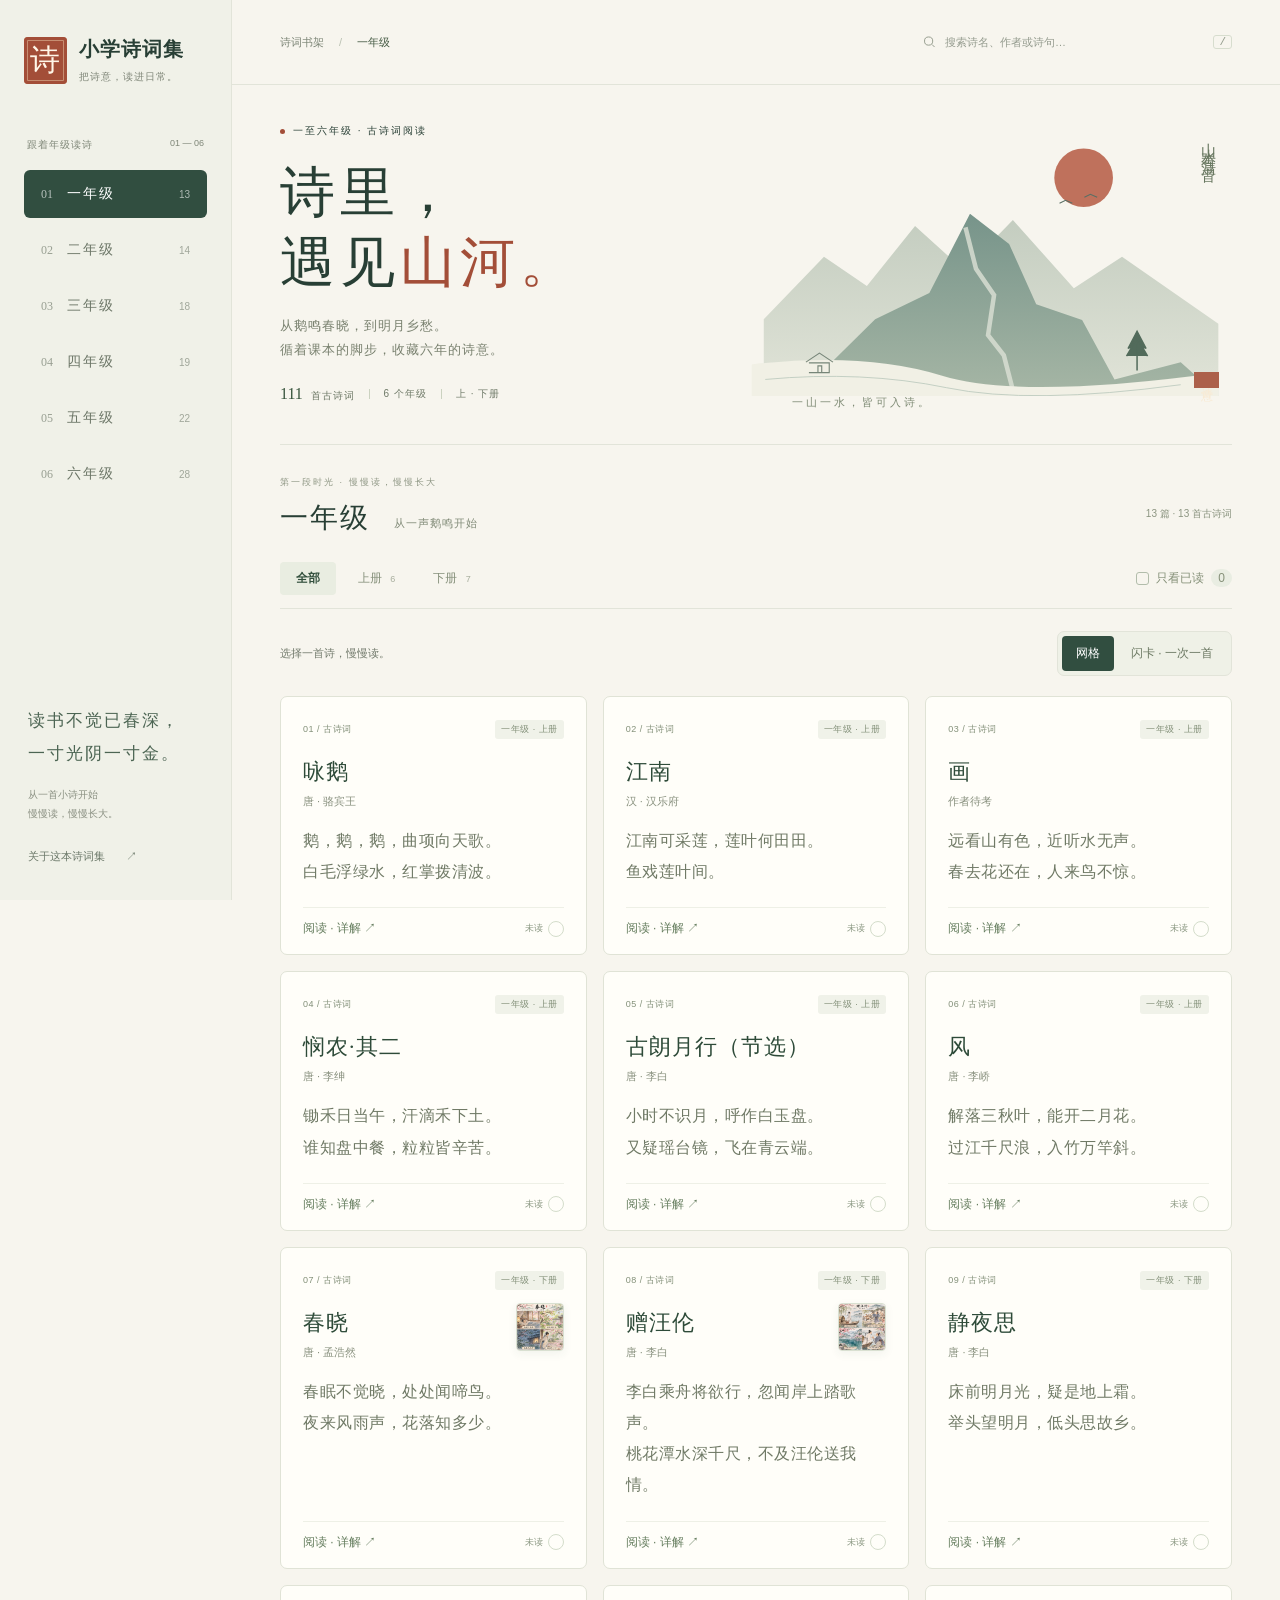
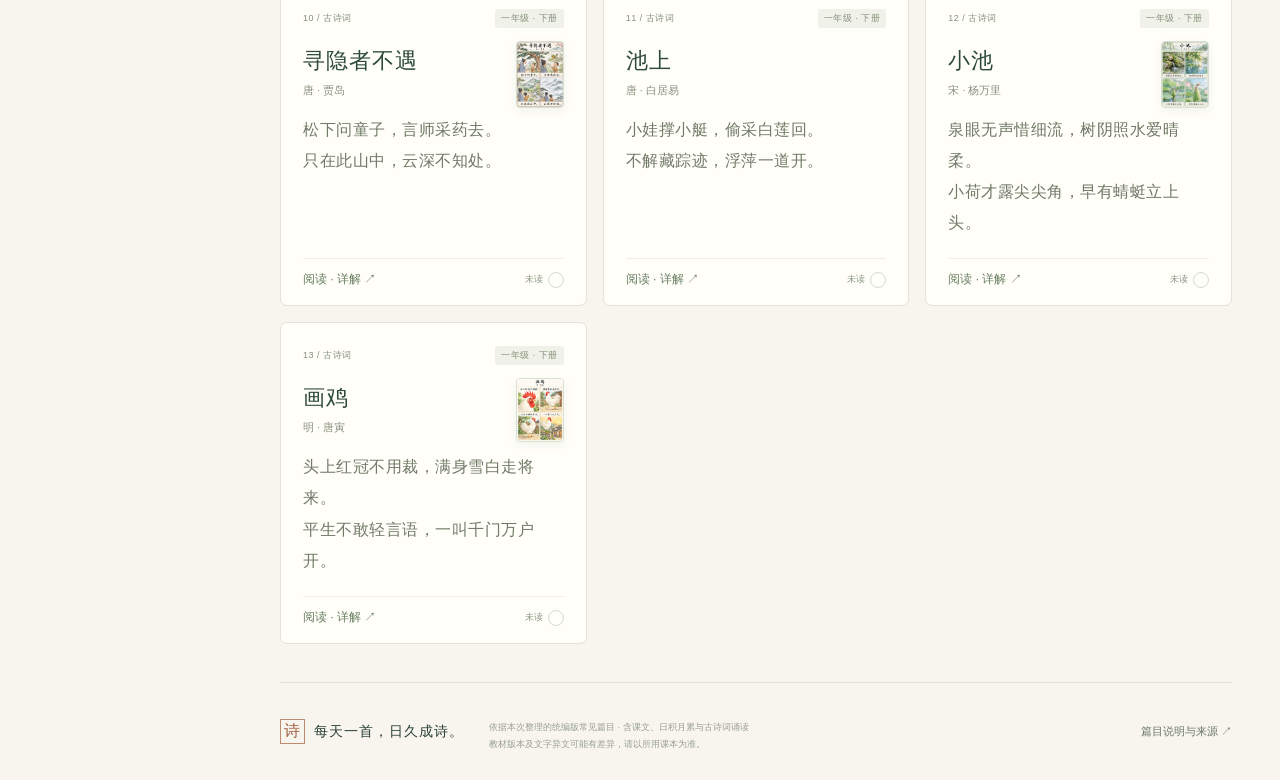
==== commit 505fe0e1: "Add illustration for 春晓" ====
--- a/index.html
+++ b/index.html
@@ -42,5 +42,5 @@
 <dialog id="reader" aria-labelledby="reader-title"><div class="dialog-bar"><span id="reader-location"></span><button class="icon-button" id="close-reader" aria-label="关闭阅读">×</button></div><div class="reader-content"><div class="reader-text"><div id="reader-tag" class="reader-tag"></div><h2 id="reader-title"></h2><p id="reader-author"></p><div id="reader-body" class="reader-body"></div><p id="reader-note" class="reader-note"></p></div><div id="reader-image" hidden></div></div><div class="reader-tools"><button id="recite-button" class="secondary-button">背诵模式</button><button id="read-button" class="primary-button">标为已读 ✓</button></div><div class="reader-navigation"><button id="prev-poem">← 上一首</button><span id="reader-index"></span><button id="next-poem">下一首 →</button></div><div id="reader-study" class="reader-study-panel"></div></dialog>
 <dialog id="about" aria-labelledby="about-title"><div class="dialog-bar"><span>编者小记</span><button class="icon-button" id="close-about" aria-label="关闭说明">×</button></div><div class="about-content"><span class="seal">诗</span><h2 id="about-title">给六年的时光，<br>留一本诗词集。</h2><p>本网页将本次整理的小学一年级至六年级篇目，按年级和上下册归类，包含课文、“日积月累”及“古诗词诵读”中的古诗词。</p><p><strong id="about-count"></strong>三首现代人创作的传统形式诗词作为补充篇目列入，保留标题与作者信息。</p><p>这是一份学习参考目录。教材修订会调整篇目和年级；诗文存在异文，背诵、默写请以学生手中的课本为准。《画》的作者有不同说法，本页不作确定归属。</p><p>点击卡片可阅读正文与“逐字逐句详解”，包括题意、每句白话、字词注释及全诗赏析。闪卡翻开后也可查看。“背诵模式”会隐藏诗句，点击单行可揭示或重新隐藏。背诵时会暂时隐藏讲解；讲解可全部展开或收起。已读记录保存在当前浏览器中。</p><div class="source-links"><b>参考来源</b><a href="https://www.pep.com.cn/xw/zt/cp/zxxbbgsc/xxsgsc112/202204/t20220406_1976041.html" target="_blank" rel="noopener">人民教育出版社 · 小学生必备古诗词112首 ↗</a><a href="https://www.gushiwen.org/gushi/xiaoxue.aspx" target="_blank" rel="noopener">古文岛 · 小学古诗文目录 ↗</a></div></div></dialog>
 <div id="toast" role="status" class="toast"></div>
-<script src="poems.js?v=poem-images-4"></script><script src="study-data.js?v=study-1"></script><script src="app.js?v=poem-images-1"></script>
+<script src="poems.js?v=poem-images-5"></script><script src="study-data.js?v=study-1"></script><script src="app.js?v=poem-images-1"></script>
 </body></html>
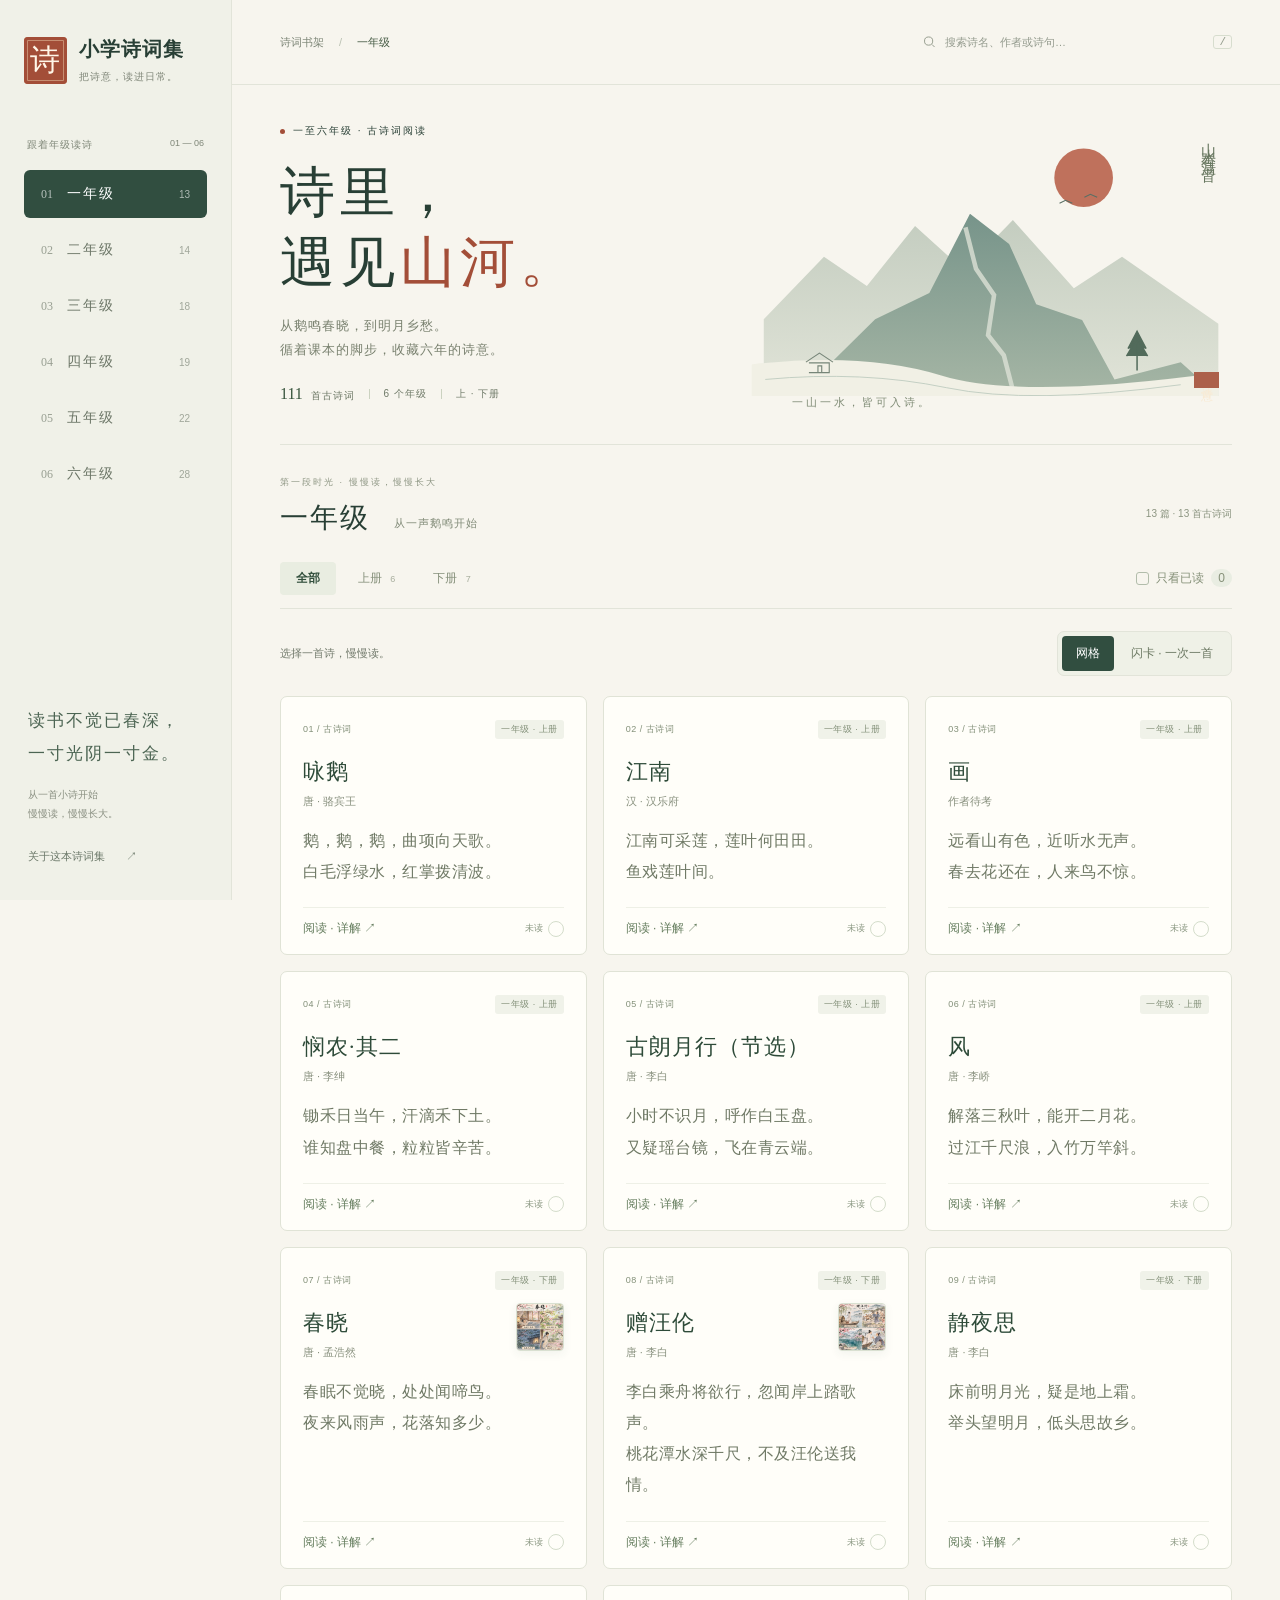
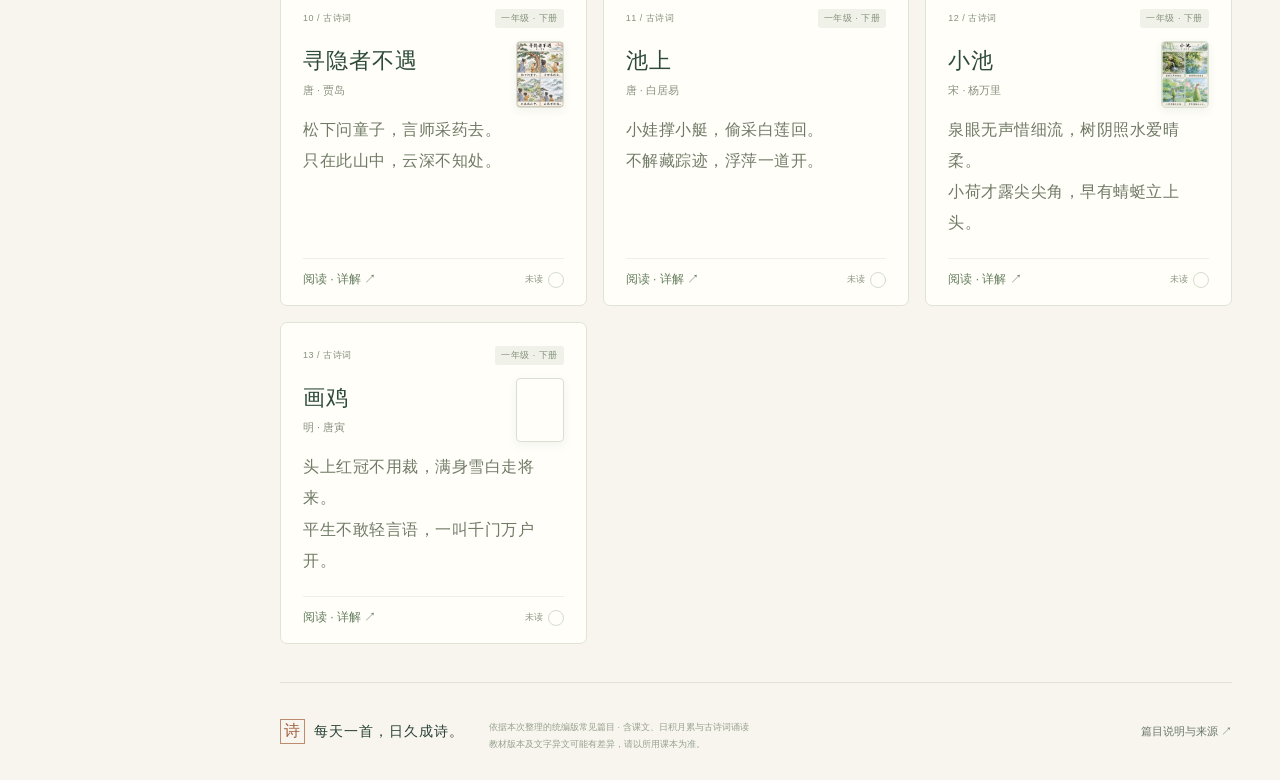
==== commit 8ca0edd3: "Add shareable poem links and browser history navigation" ====
--- a/index.html
+++ b/index.html
@@ -4,7 +4,7 @@
 <meta charset="utf-8"><meta name="viewport" content="width=device-width,initial-scale=1">
 <meta name="theme-color" content="#f6f4ec"><meta name="description" content="小学一年级至六年级古诗词阅读集，按年级与上下册分类，支持搜索、全文阅读、逐字逐句讲解和背诵练习。">
 <title>小学诗词集 · 一至六年级</title>
-<link rel="stylesheet" href="style.css?v=poem-images-1">
+<link rel="stylesheet" href="style.css?v=xiaoxiao-1">
 </head>
 <body>
 <a class="skip-link" href="#collection">跳到诗词目录</a>
@@ -29,7 +29,7 @@
     <div class="flashcard-progress"><span>一首一首，读进心里。</span><span id="flashcard-position" role="status" aria-live="polite" aria-atomic="true"></span></div>
     <article class="flashcard" aria-labelledby="flashcard-title">
      <div class="flashcard-meta"><span id="flashcard-location"></span><span id="flashcard-tag"></span></div>
-     <div class="flashcard-content"><div class="flashcard-text"><span class="flashcard-seal" aria-hidden="true">诗</span><h3 id="flashcard-title"></h3><p id="flashcard-author"></p><p id="flashcard-prompt">还记得这首诗吗？想一想，再翻开。</p><div id="flashcard-answer" class="flashcard-answer" hidden><div id="flashcard-lines" class="reader-body"></div><p id="flashcard-note"></p></div></div><div id="flashcard-image" hidden></div></div>
+     <div class="flashcard-content"><div class="flashcard-text"><span class="flashcard-seal" aria-hidden="true">诗</span><h3 id="flashcard-title"></h3><p id="flashcard-author"></p><p id="flashcard-prompt">还记得这首诗吗？想一想，再翻开。</p><div id="flashcard-answer" class="flashcard-answer" hidden><div id="flashcard-lines" class="reader-body"></div><section id="flashcard-speech" class="poem-speech" aria-label="诗词朗读" hidden><p class="speech-label">听诗 · 晓晓 <span>中文女声</span></p><audio controls preload="none"></audio><p class="speech-status" role="status"></p></section><p id="flashcard-note"></p></div></div><div id="flashcard-image" hidden></div></div>
      <div class="flashcard-actions"><button id="flip-card" class="primary-button" aria-expanded="false" aria-controls="flashcard-answer">翻开 · 看诗句</button><button id="flashcard-read" class="secondary-button" aria-pressed="false">标为已读 ✓</button></div>
     </article>
     <div class="flashcard-navigation"><button id="prev-card" class="secondary-button">← 上一首</button><span>可用 ← → 切换</span><button id="next-card" class="secondary-button">下一首 →</button></div><div id="flashcard-study" hidden></div>
@@ -39,8 +39,8 @@
   <footer><div><span class="footer-seal">诗</span> 每天一首，日久成诗。</div><p>依据本次整理的统编版常见篇目 · 含课文、日积月累与古诗词诵读<br>教材版本及文字异文可能有差异，请以所用课本为准。</p><button id="footer-about" class="text-button">篇目说明与来源 ↗</button></footer>
  </main>
 </div>
-<dialog id="reader" aria-labelledby="reader-title"><div class="dialog-bar"><span id="reader-location"></span><button class="icon-button" id="close-reader" aria-label="关闭阅读">×</button></div><div class="reader-content"><div class="reader-text"><div id="reader-tag" class="reader-tag"></div><h2 id="reader-title"></h2><p id="reader-author"></p><div id="reader-body" class="reader-body"></div><p id="reader-note" class="reader-note"></p></div><div id="reader-image" hidden></div></div><div class="reader-tools"><button id="recite-button" class="secondary-button">背诵模式</button><button id="read-button" class="primary-button">标为已读 ✓</button></div><div class="reader-navigation"><button id="prev-poem">← 上一首</button><span id="reader-index"></span><button id="next-poem">下一首 →</button></div><div id="reader-study" class="reader-study-panel"></div></dialog>
-<dialog id="about" aria-labelledby="about-title"><div class="dialog-bar"><span>编者小记</span><button class="icon-button" id="close-about" aria-label="关闭说明">×</button></div><div class="about-content"><span class="seal">诗</span><h2 id="about-title">给六年的时光，<br>留一本诗词集。</h2><p>本网页将本次整理的小学一年级至六年级篇目，按年级和上下册归类，包含课文、“日积月累”及“古诗词诵读”中的古诗词。</p><p><strong id="about-count"></strong>三首现代人创作的传统形式诗词作为补充篇目列入，保留标题与作者信息。</p><p>这是一份学习参考目录。教材修订会调整篇目和年级；诗文存在异文，背诵、默写请以学生手中的课本为准。《画》的作者有不同说法，本页不作确定归属。</p><p>点击卡片可阅读正文与“逐字逐句详解”，包括题意、每句白话、字词注释及全诗赏析。闪卡翻开后也可查看。“背诵模式”会隐藏诗句，点击单行可揭示或重新隐藏。背诵时会暂时隐藏讲解；讲解可全部展开或收起。已读记录保存在当前浏览器中。</p><div class="source-links"><b>参考来源</b><a href="https://www.pep.com.cn/xw/zt/cp/zxxbbgsc/xxsgsc112/202204/t20220406_1976041.html" target="_blank" rel="noopener">人民教育出版社 · 小学生必备古诗词112首 ↗</a><a href="https://www.gushiwen.org/gushi/xiaoxue.aspx" target="_blank" rel="noopener">古文岛 · 小学古诗文目录 ↗</a></div></div></dialog>
+<dialog id="reader" aria-labelledby="reader-title"><div class="dialog-bar"><span id="reader-location"></span><button class="icon-button" id="close-reader" aria-label="关闭阅读">×</button></div><div class="reader-content"><div class="reader-text"><div id="reader-tag" class="reader-tag"></div><h2 id="reader-title"></h2><p id="reader-author"></p><section id="reader-speech" class="poem-speech" aria-label="诗词朗读" hidden><p class="speech-label">听诗 · 晓晓 <span>中文女声</span></p><audio controls preload="none"></audio><p class="speech-status" role="status"></p></section><div id="reader-body" class="reader-body"></div><p id="reader-note" class="reader-note"></p></div><div id="reader-image" hidden></div></div><div class="reader-tools"><button id="recite-button" class="secondary-button">背诵模式</button><button id="read-button" class="primary-button">标为已读 ✓</button></div><div class="reader-navigation"><button id="prev-poem">← 上一首</button><span id="reader-index"></span><button id="next-poem">下一首 →</button></div><div id="reader-study" class="reader-study-panel"></div></dialog>
+<dialog id="about" aria-labelledby="about-title"><div class="dialog-bar"><span>编者小记</span><button class="icon-button" id="close-about" aria-label="关闭说明">×</button></div><div class="about-content"><span class="seal">诗</span><h2 id="about-title">给六年的时光，<br>留一本诗词集。</h2><p>本网页将本次整理的小学一年级至六年级篇目，按年级和上下册归类，包含课文、“日积月累”及“古诗词诵读”中的古诗词。</p><p><strong id="about-count"></strong>三首现代人创作的传统形式诗词作为补充篇目列入，保留标题与作者信息。</p><p>这是一份学习参考目录。教材修订会调整篇目和年级；诗文存在异文，背诵、默写请以学生手中的课本为准。《画》的作者有不同说法，本页不作确定归属。</p><p>点击卡片可阅读正文与“逐字逐句详解”，包括题意、每句白话、字词注释及全诗赏析。闪卡翻开后也可查看。“背诵模式”会隐藏诗句，点击单行可揭示或重新隐藏。背诵时会暂时隐藏讲解；讲解可全部展开或收起。每首篇目配有晓晓中文女声朗读，播放时同步高亮诗句；可暂停或拖动进度条。已读记录保存在当前浏览器中。</p><div class="source-links"><b>参考来源</b><a href="https://www.pep.com.cn/xw/zt/cp/zxxbbgsc/xxsgsc112/202204/t20220406_1976041.html" target="_blank" rel="noopener">人民教育出版社 · 小学生必备古诗词112首 ↗</a><a href="https://www.gushiwen.org/gushi/xiaoxue.aspx" target="_blank" rel="noopener">古文岛 · 小学古诗文目录 ↗</a></div></div></dialog>
 <div id="toast" role="status" class="toast"></div>
-<script src="poems.js?v=poem-images-5"></script><script src="study-data.js?v=study-1"></script><script src="app.js?v=poem-images-1"></script>
+<script src="poems.js?v=poem-images-5"></script><script src="study-data.js?v=study-1"></script><script src="audio-data.js?v=xiaoxiao-1"></script><script src="speech.js?v=xiaoxiao-1"></script><script src="app.js?v=poem-links-1"></script>
 </body></html>
--- a/style.css
+++ b/style.css
@@ -44,3 +44,15 @@
  #reader-image{margin-top:22px}
  .poem-art{max-width:380px}
 }
+
+/* Xiaoxiao narration in the reader and revealed flashcards. */
+.poem-speech{margin:20px auto 24px;padding:14px;border:1px solid #d9e0d1;border-radius:8px;background:#f0f3e7;max-width:420px;min-width:0;text-align:left;letter-spacing:0;font-family:var(--sans)}
+.poem-speech[hidden]{display:none}
+.poem-speech .speech-label{font-size:13px;color:var(--green);margin:0 0 10px}
+.speech-label span{font-size:11px;color:var(--muted);margin-left:8px}
+.poem-speech audio{display:block;width:100%;max-width:100%;height:44px}
+.speech-status{font-size:11px;line-height:1.8;color:var(--muted);margin:8px 0 0}
+.speech-status:empty{display:none}
+.tts-word{border-radius:3px;transition:background-color .1s,color .1s}
+.tts-word.is-speaking{background:#ffe08a;color:#283f35;box-shadow:0 2px 0 #d6ad4d}
+@media print{.poem-speech{display:none}}
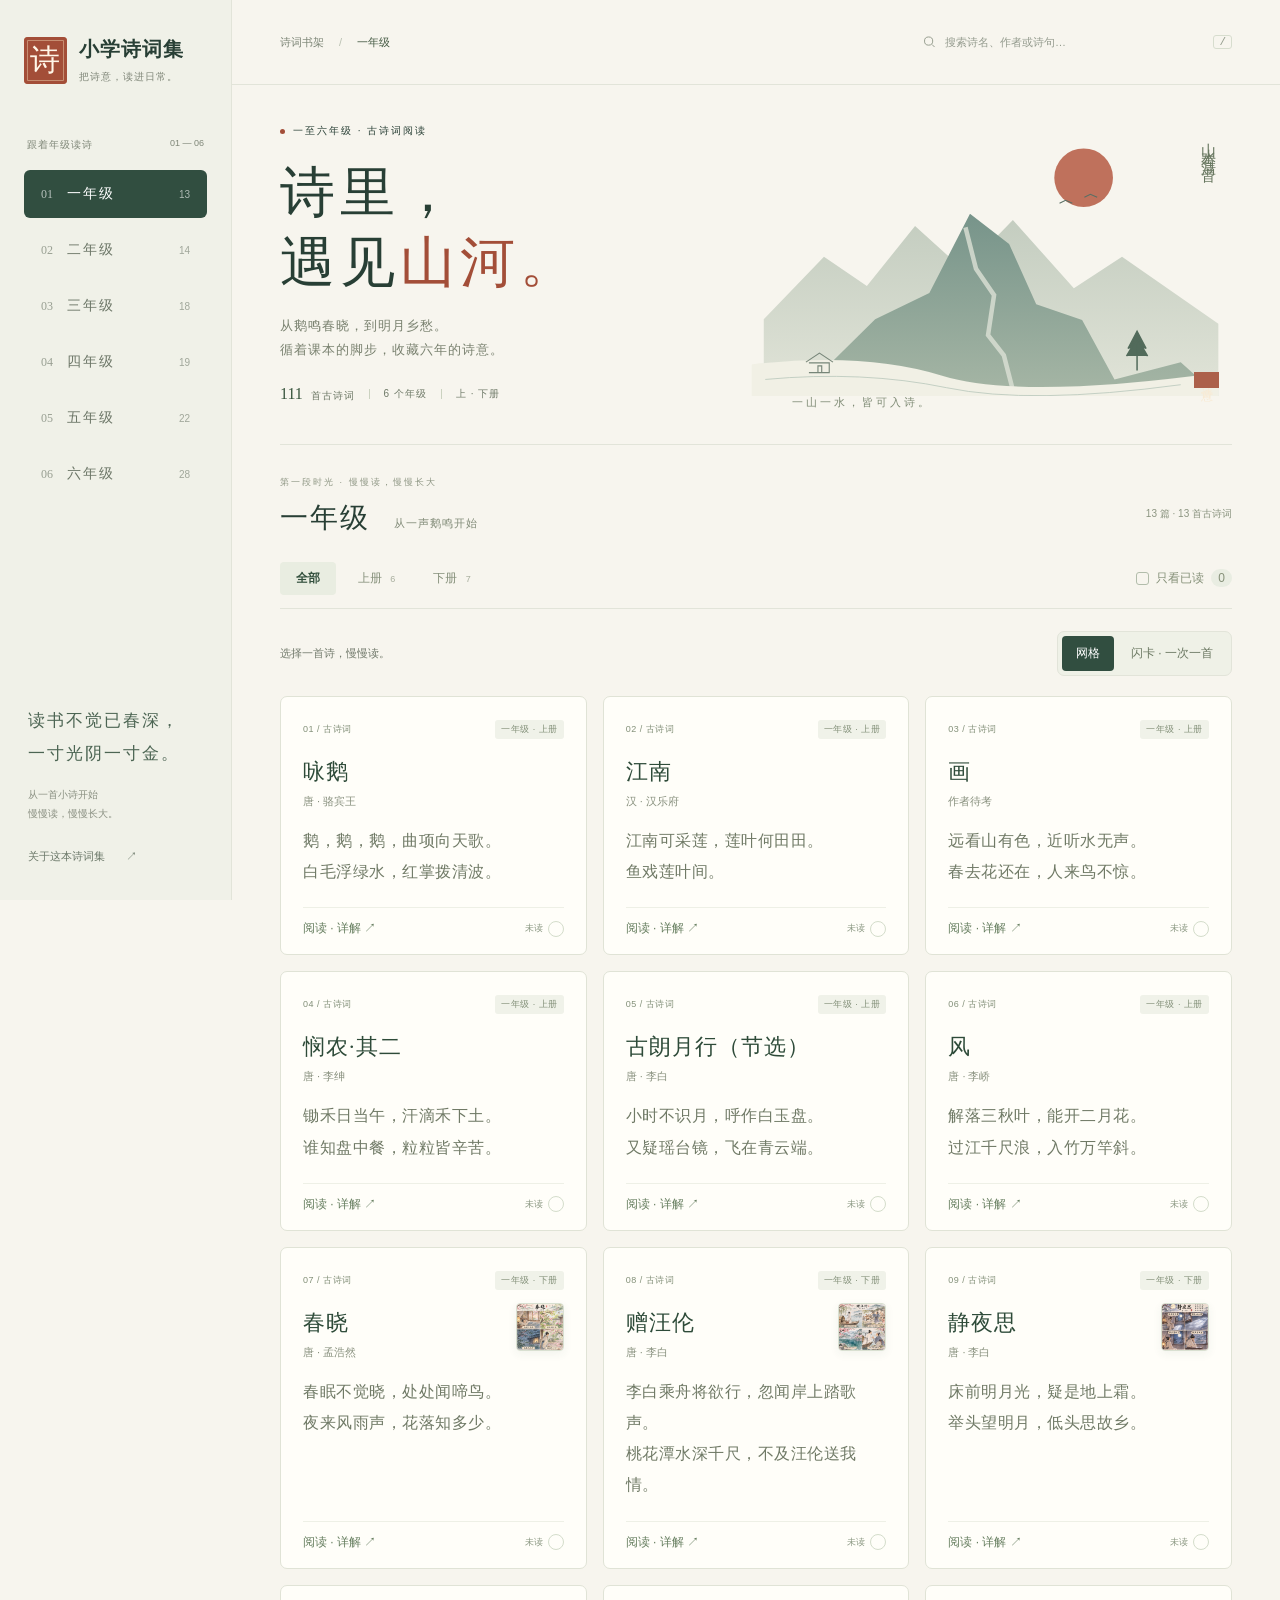
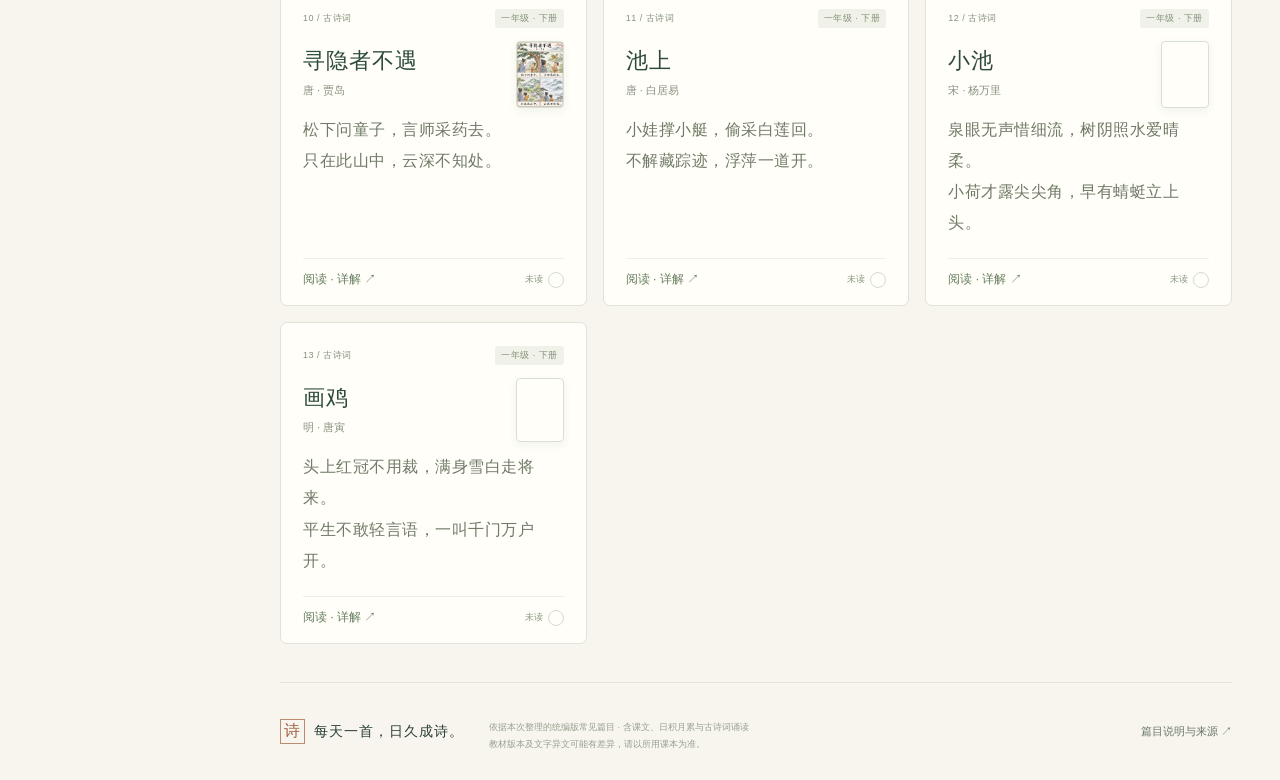
==== commit 67691f6c: "Add illustration for 静夜思" ====
--- a/index.html
+++ b/index.html
@@ -4,7 +4,7 @@
 <meta charset="utf-8"><meta name="viewport" content="width=device-width,initial-scale=1">
 <meta name="theme-color" content="#f6f4ec"><meta name="description" content="小学一年级至六年级古诗词阅读集，按年级与上下册分类，支持搜索、全文阅读、逐字逐句讲解和背诵练习。">
 <title>小学诗词集 · 一至六年级</title>
-<link rel="stylesheet" href="style.css?v=xiaoxiao-1">
+<link rel="stylesheet" href="style.css?v=dual-voice-1">
 </head>
 <body>
 <a class="skip-link" href="#collection">跳到诗词目录</a>
@@ -29,7 +29,7 @@
     <div class="flashcard-progress"><span>一首一首，读进心里。</span><span id="flashcard-position" role="status" aria-live="polite" aria-atomic="true"></span></div>
     <article class="flashcard" aria-labelledby="flashcard-title">
      <div class="flashcard-meta"><span id="flashcard-location"></span><span id="flashcard-tag"></span></div>
-     <div class="flashcard-content"><div class="flashcard-text"><span class="flashcard-seal" aria-hidden="true">诗</span><h3 id="flashcard-title"></h3><p id="flashcard-author"></p><p id="flashcard-prompt">还记得这首诗吗？想一想，再翻开。</p><div id="flashcard-answer" class="flashcard-answer" hidden><div id="flashcard-lines" class="reader-body"></div><section id="flashcard-speech" class="poem-speech" aria-label="诗词朗读" hidden><p class="speech-label">听诗 · 晓晓 <span>中文女声</span></p><audio controls preload="none"></audio><p class="speech-status" role="status"></p></section><p id="flashcard-note"></p></div></div><div id="flashcard-image" hidden></div></div>
+     <div class="flashcard-content"><div class="flashcard-text"><span class="flashcard-seal" aria-hidden="true">诗</span><h3 id="flashcard-title"></h3><p id="flashcard-author"></p><p id="flashcard-prompt">还记得这首诗吗？想一想，再翻开。</p><div id="flashcard-answer" class="flashcard-answer" hidden><div id="flashcard-lines" class="reader-body"></div><section id="flashcard-speech" class="poem-speech" aria-label="诗词朗读" hidden><div class="speech-heading"><span class="speech-label">听诗</span><label class="speech-voice" for="flashcard-voice">朗读声音 <select id="flashcard-voice"><option value="xiaoxiao">晓晓 · 女声</option><option value="yunxi">云希 · 男声</option></select></label></div><audio controls preload="none"></audio><p class="speech-status" role="status"></p></section><p id="flashcard-note"></p></div></div><div id="flashcard-image" hidden></div></div>
      <div class="flashcard-actions"><button id="flip-card" class="primary-button" aria-expanded="false" aria-controls="flashcard-answer">翻开 · 看诗句</button><button id="flashcard-read" class="secondary-button" aria-pressed="false">标为已读 ✓</button></div>
     </article>
     <div class="flashcard-navigation"><button id="prev-card" class="secondary-button">← 上一首</button><span>可用 ← → 切换</span><button id="next-card" class="secondary-button">下一首 →</button></div><div id="flashcard-study" hidden></div>
@@ -39,8 +39,8 @@
   <footer><div><span class="footer-seal">诗</span> 每天一首，日久成诗。</div><p>依据本次整理的统编版常见篇目 · 含课文、日积月累与古诗词诵读<br>教材版本及文字异文可能有差异，请以所用课本为准。</p><button id="footer-about" class="text-button">篇目说明与来源 ↗</button></footer>
  </main>
 </div>
-<dialog id="reader" aria-labelledby="reader-title"><div class="dialog-bar"><span id="reader-location"></span><button class="icon-button" id="close-reader" aria-label="关闭阅读">×</button></div><div class="reader-content"><div class="reader-text"><div id="reader-tag" class="reader-tag"></div><h2 id="reader-title"></h2><p id="reader-author"></p><section id="reader-speech" class="poem-speech" aria-label="诗词朗读" hidden><p class="speech-label">听诗 · 晓晓 <span>中文女声</span></p><audio controls preload="none"></audio><p class="speech-status" role="status"></p></section><div id="reader-body" class="reader-body"></div><p id="reader-note" class="reader-note"></p></div><div id="reader-image" hidden></div></div><div class="reader-tools"><button id="recite-button" class="secondary-button">背诵模式</button><button id="read-button" class="primary-button">标为已读 ✓</button></div><div class="reader-navigation"><button id="prev-poem">← 上一首</button><span id="reader-index"></span><button id="next-poem">下一首 →</button></div><div id="reader-study" class="reader-study-panel"></div></dialog>
-<dialog id="about" aria-labelledby="about-title"><div class="dialog-bar"><span>编者小记</span><button class="icon-button" id="close-about" aria-label="关闭说明">×</button></div><div class="about-content"><span class="seal">诗</span><h2 id="about-title">给六年的时光，<br>留一本诗词集。</h2><p>本网页将本次整理的小学一年级至六年级篇目，按年级和上下册归类，包含课文、“日积月累”及“古诗词诵读”中的古诗词。</p><p><strong id="about-count"></strong>三首现代人创作的传统形式诗词作为补充篇目列入，保留标题与作者信息。</p><p>这是一份学习参考目录。教材修订会调整篇目和年级；诗文存在异文，背诵、默写请以学生手中的课本为准。《画》的作者有不同说法，本页不作确定归属。</p><p>点击卡片可阅读正文与“逐字逐句详解”，包括题意、每句白话、字词注释及全诗赏析。闪卡翻开后也可查看。“背诵模式”会隐藏诗句，点击单行可揭示或重新隐藏。背诵时会暂时隐藏讲解；讲解可全部展开或收起。每首篇目配有晓晓中文女声朗读，播放时同步高亮诗句；可暂停或拖动进度条。已读记录保存在当前浏览器中。</p><div class="source-links"><b>参考来源</b><a href="https://www.pep.com.cn/xw/zt/cp/zxxbbgsc/xxsgsc112/202204/t20220406_1976041.html" target="_blank" rel="noopener">人民教育出版社 · 小学生必备古诗词112首 ↗</a><a href="https://www.gushiwen.org/gushi/xiaoxue.aspx" target="_blank" rel="noopener">古文岛 · 小学古诗文目录 ↗</a></div></div></dialog>
+<dialog id="reader" aria-labelledby="reader-title"><div class="dialog-bar"><span id="reader-location"></span><button class="icon-button" id="close-reader" aria-label="关闭阅读">×</button></div><div class="reader-content"><div class="reader-text"><div id="reader-tag" class="reader-tag"></div><h2 id="reader-title"></h2><p id="reader-author"></p><section id="reader-speech" class="poem-speech" aria-label="诗词朗读" hidden><div class="speech-heading"><span class="speech-label">听诗</span><label class="speech-voice" for="reader-voice">朗读声音 <select id="reader-voice"><option value="xiaoxiao">晓晓 · 女声</option><option value="yunxi">云希 · 男声</option></select></label></div><audio controls preload="none"></audio><p class="speech-status" role="status"></p></section><div id="reader-body" class="reader-body"></div><p id="reader-note" class="reader-note"></p></div><div id="reader-image" hidden></div></div><div class="reader-tools"><button id="recite-button" class="secondary-button">背诵模式</button><button id="read-button" class="primary-button">标为已读 ✓</button></div><div class="reader-navigation"><button id="prev-poem">← 上一首</button><span id="reader-index"></span><button id="next-poem">下一首 →</button></div><div id="reader-study" class="reader-study-panel"></div></dialog>
+<dialog id="about" aria-labelledby="about-title"><div class="dialog-bar"><span>编者小记</span><button class="icon-button" id="close-about" aria-label="关闭说明">×</button></div><div class="about-content"><span class="seal">诗</span><h2 id="about-title">给六年的时光，<br>留一本诗词集。</h2><p>本网页将本次整理的小学一年级至六年级篇目，按年级和上下册归类，包含课文、“日积月累”及“古诗词诵读”中的古诗词。</p><p><strong id="about-count"></strong>三首现代人创作的传统形式诗词作为补充篇目列入，保留标题与作者信息。</p><p>这是一份学习参考目录。教材修订会调整篇目和年级；诗文存在异文，背诵、默写请以学生手中的课本为准。《画》的作者有不同说法，本页不作确定归属。</p><p>点击卡片可阅读正文与“逐字逐句详解”，包括题意、每句白话、字词注释及全诗赏析。闪卡翻开后也可查看。“背诵模式”会隐藏诗句，点击单行可揭示或重新隐藏。背诵时会暂时隐藏讲解；讲解可全部展开或收起。每首篇目配有晓晓中文女声与云希中文男声朗读，可在播放器上方切换声音，播放时同步高亮诗句；可暂停或拖动进度条。已读记录保存在当前浏览器中。</p><div class="source-links"><b>参考来源</b><a href="https://www.pep.com.cn/xw/zt/cp/zxxbbgsc/xxsgsc112/202204/t20220406_1976041.html" target="_blank" rel="noopener">人民教育出版社 · 小学生必备古诗词112首 ↗</a><a href="https://www.gushiwen.org/gushi/xiaoxue.aspx" target="_blank" rel="noopener">古文岛 · 小学古诗文目录 ↗</a></div></div></dialog>
 <div id="toast" role="status" class="toast"></div>
-<script src="poems.js?v=poem-images-5"></script><script src="study-data.js?v=study-1"></script><script src="audio-data.js?v=xiaoxiao-1"></script><script src="speech.js?v=xiaoxiao-1"></script><script src="app.js?v=poem-links-1"></script>
+<script src="poems.js?v=poem-images-6"></script><script src="study-data.js?v=study-1"></script><script src="audio-data.js?v=xiaoxiao-1"></script><script src="audio-yunxi-data.js?v=yunxi-1"></script><script src="speech.js?v=dual-voice-1"></script><script src="app.js?v=dual-voice-1"></script>
 </body></html>
--- a/style.css
+++ b/style.css
@@ -45,11 +45,14 @@
  .poem-art{max-width:380px}
 }
 
-/* Xiaoxiao narration in the reader and revealed flashcards. */
+/* Chinese narration in the reader and revealed flashcards. */
 .poem-speech{margin:20px auto 24px;padding:14px;border:1px solid #d9e0d1;border-radius:8px;background:#f0f3e7;max-width:420px;min-width:0;text-align:left;letter-spacing:0;font-family:var(--sans)}
 .poem-speech[hidden]{display:none}
-.poem-speech .speech-label{font-size:13px;color:var(--green);margin:0 0 10px}
-.speech-label span{font-size:11px;color:var(--muted);margin-left:8px}
+.poem-speech .speech-label{font-size:13px;color:var(--green)}
+.speech-heading{display:flex;align-items:center;justify-content:space-between;gap:10px;flex-wrap:wrap;margin-bottom:10px}
+.speech-voice{display:flex;align-items:center;gap:8px;font-size:11px;color:var(--muted)}
+.speech-voice select{font:13px var(--sans);color:var(--green);background:#fffef9;border:1px solid #cbd5c1;border-radius:5px;padding:8px;min-height:40px;max-width:100%}
+.speech-voice select:focus-visible{outline:3px solid #b46846;outline-offset:3px}
 .poem-speech audio{display:block;width:100%;max-width:100%;height:44px}
 .speech-status{font-size:11px;line-height:1.8;color:var(--muted);margin:8px 0 0}
 .speech-status:empty{display:none}
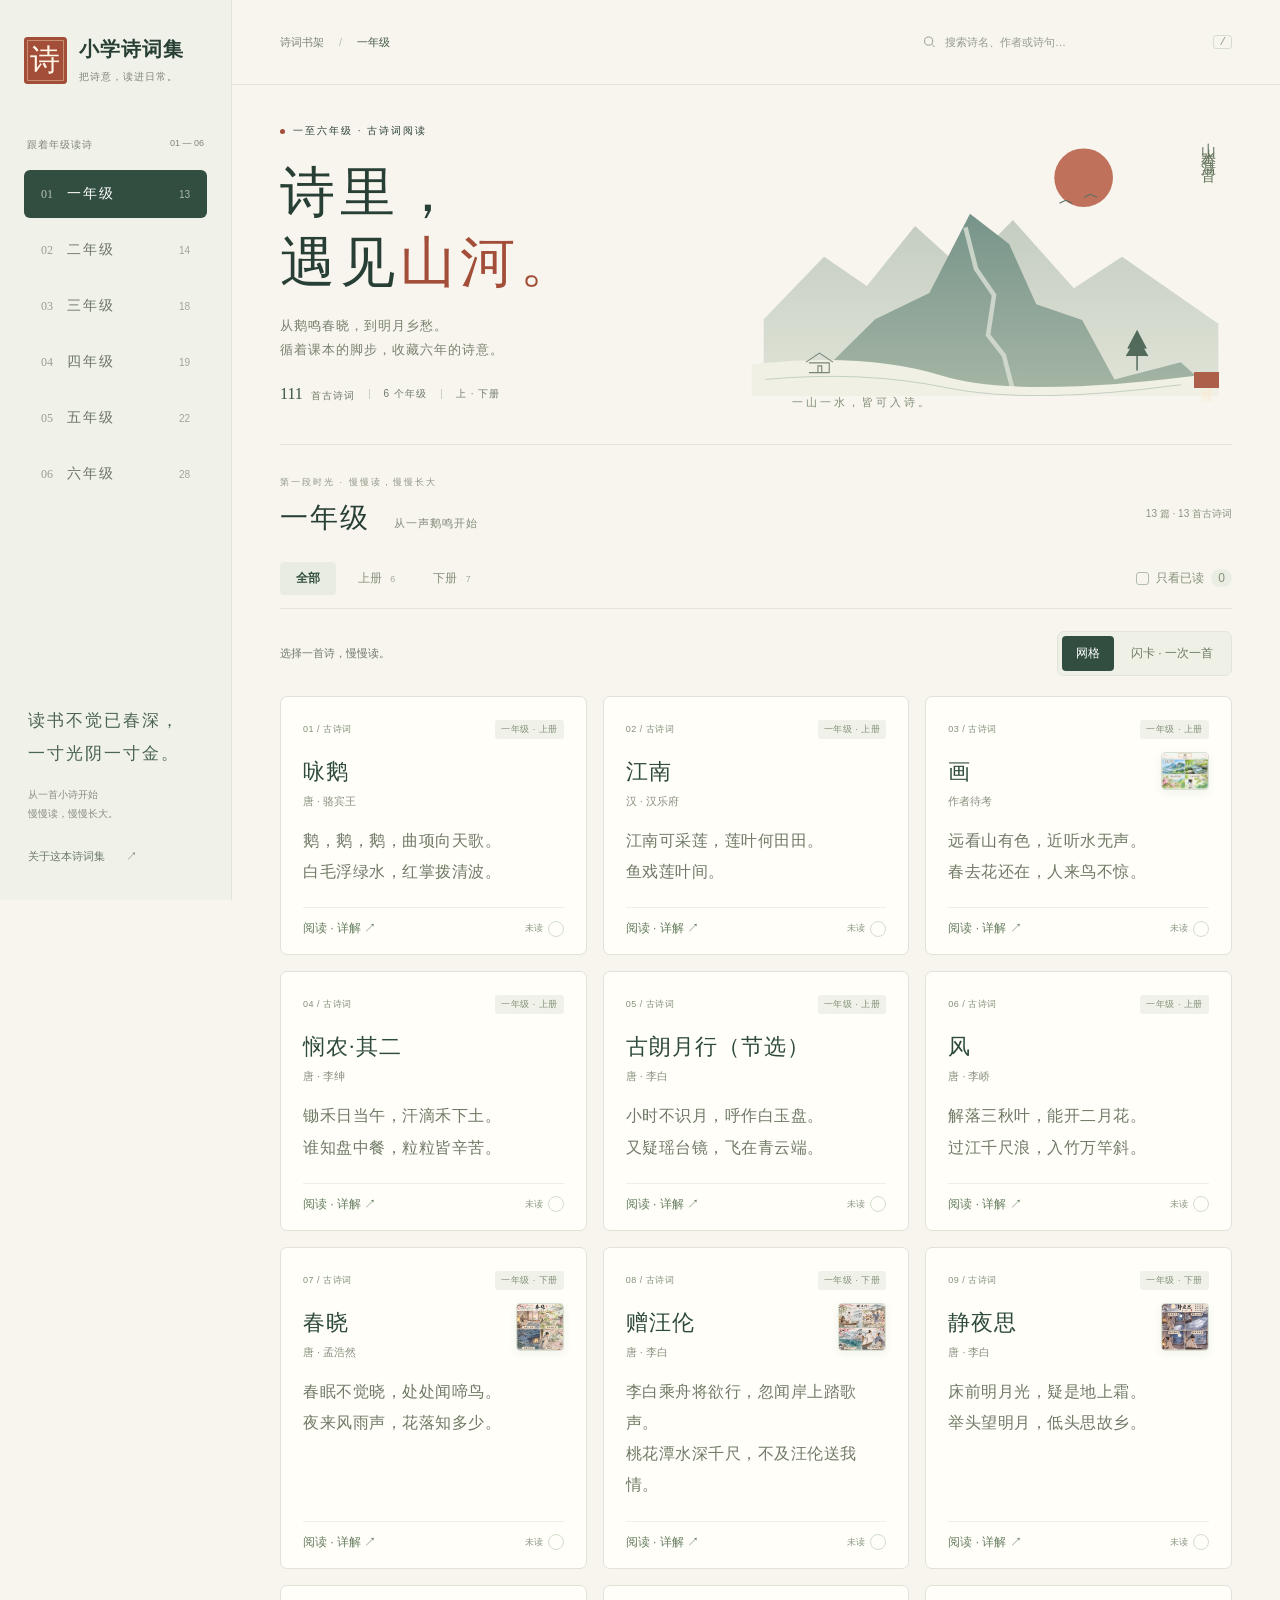
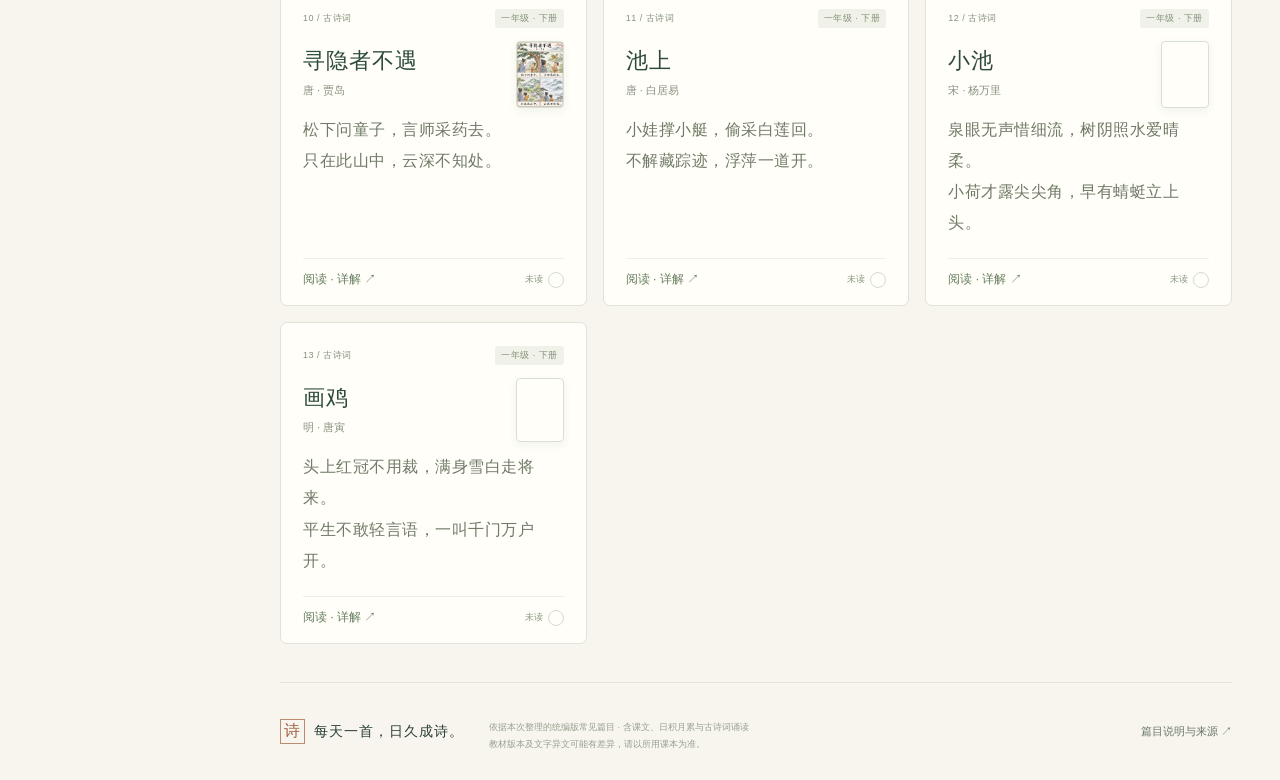
==== commit 1c0e2101: "Add illustration for 画" ====
--- a/index.html
+++ b/index.html
@@ -42,5 +42,5 @@
 <dialog id="reader" aria-labelledby="reader-title"><div class="dialog-bar"><span id="reader-location"></span><button class="icon-button" id="close-reader" aria-label="关闭阅读">×</button></div><div class="reader-content"><div class="reader-text"><div id="reader-tag" class="reader-tag"></div><h2 id="reader-title"></h2><p id="reader-author"></p><section id="reader-speech" class="poem-speech" aria-label="诗词朗读" hidden><div class="speech-heading"><span class="speech-label">听诗</span><label class="speech-voice" for="reader-voice">朗读声音 <select id="reader-voice"><option value="xiaoxiao">晓晓 · 女声</option><option value="yunxi">云希 · 男声</option></select></label></div><audio controls preload="none"></audio><p class="speech-status" role="status"></p></section><div id="reader-body" class="reader-body"></div><p id="reader-note" class="reader-note"></p></div><div id="reader-image" hidden></div></div><div class="reader-tools"><button id="recite-button" class="secondary-button">背诵模式</button><button id="read-button" class="primary-button">标为已读 ✓</button></div><div class="reader-navigation"><button id="prev-poem">← 上一首</button><span id="reader-index"></span><button id="next-poem">下一首 →</button></div><div id="reader-study" class="reader-study-panel"></div></dialog>
 <dialog id="about" aria-labelledby="about-title"><div class="dialog-bar"><span>编者小记</span><button class="icon-button" id="close-about" aria-label="关闭说明">×</button></div><div class="about-content"><span class="seal">诗</span><h2 id="about-title">给六年的时光，<br>留一本诗词集。</h2><p>本网页将本次整理的小学一年级至六年级篇目，按年级和上下册归类，包含课文、“日积月累”及“古诗词诵读”中的古诗词。</p><p><strong id="about-count"></strong>三首现代人创作的传统形式诗词作为补充篇目列入，保留标题与作者信息。</p><p>这是一份学习参考目录。教材修订会调整篇目和年级；诗文存在异文，背诵、默写请以学生手中的课本为准。《画》的作者有不同说法，本页不作确定归属。</p><p>点击卡片可阅读正文与“逐字逐句详解”，包括题意、每句白话、字词注释及全诗赏析。闪卡翻开后也可查看。“背诵模式”会隐藏诗句，点击单行可揭示或重新隐藏。背诵时会暂时隐藏讲解；讲解可全部展开或收起。每首篇目配有晓晓中文女声与云希中文男声朗读，可在播放器上方切换声音，播放时同步高亮诗句；可暂停或拖动进度条。已读记录保存在当前浏览器中。</p><div class="source-links"><b>参考来源</b><a href="https://www.pep.com.cn/xw/zt/cp/zxxbbgsc/xxsgsc112/202204/t20220406_1976041.html" target="_blank" rel="noopener">人民教育出版社 · 小学生必备古诗词112首 ↗</a><a href="https://www.gushiwen.org/gushi/xiaoxue.aspx" target="_blank" rel="noopener">古文岛 · 小学古诗文目录 ↗</a></div></div></dialog>
 <div id="toast" role="status" class="toast"></div>
-<script src="poems.js?v=poem-images-6"></script><script src="study-data.js?v=study-1"></script><script src="audio-data.js?v=xiaoxiao-1"></script><script src="audio-yunxi-data.js?v=yunxi-1"></script><script src="speech.js?v=dual-voice-1"></script><script src="app.js?v=dual-voice-1"></script>
+<script src="poems.js?v=poem-images-7"></script><script src="study-data.js?v=study-1"></script><script src="audio-data.js?v=xiaoxiao-1"></script><script src="audio-yunxi-data.js?v=yunxi-1"></script><script src="speech.js?v=dual-voice-1"></script><script src="app.js?v=dual-voice-1"></script>
 </body></html>
